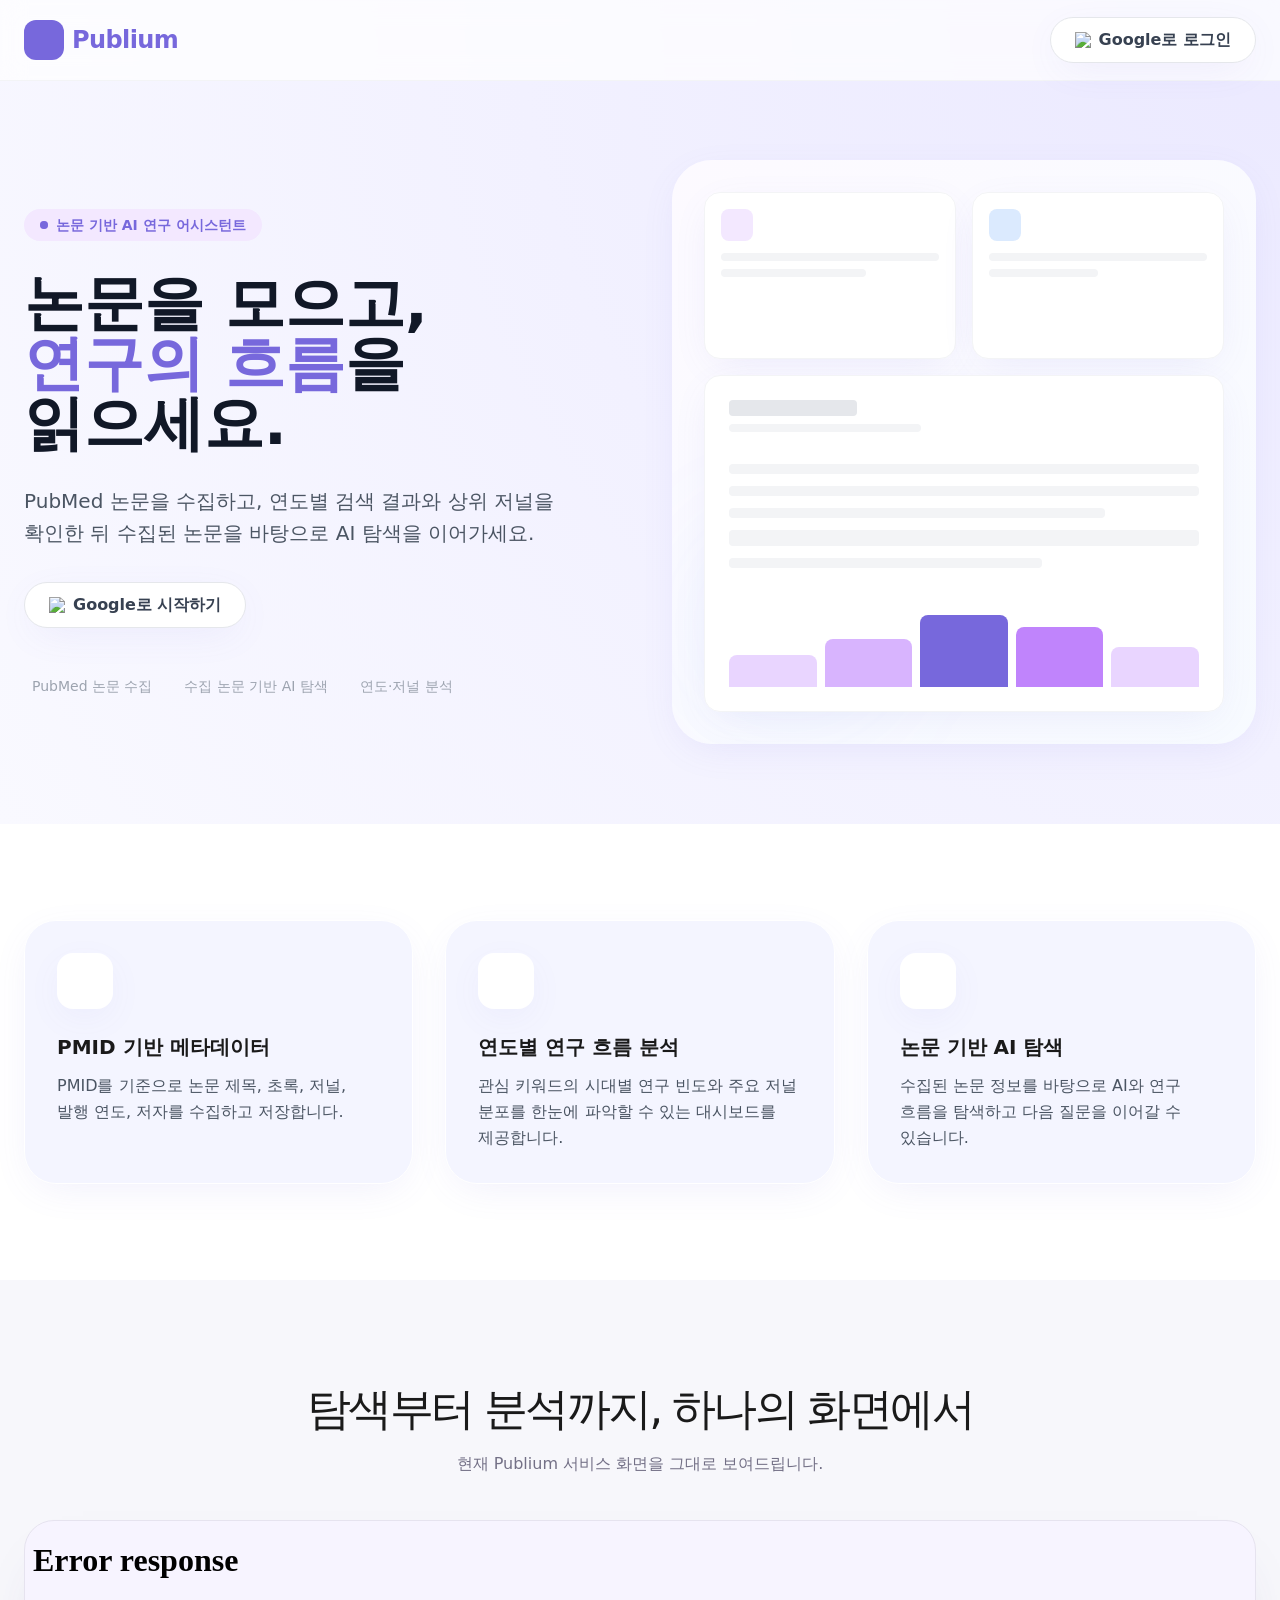
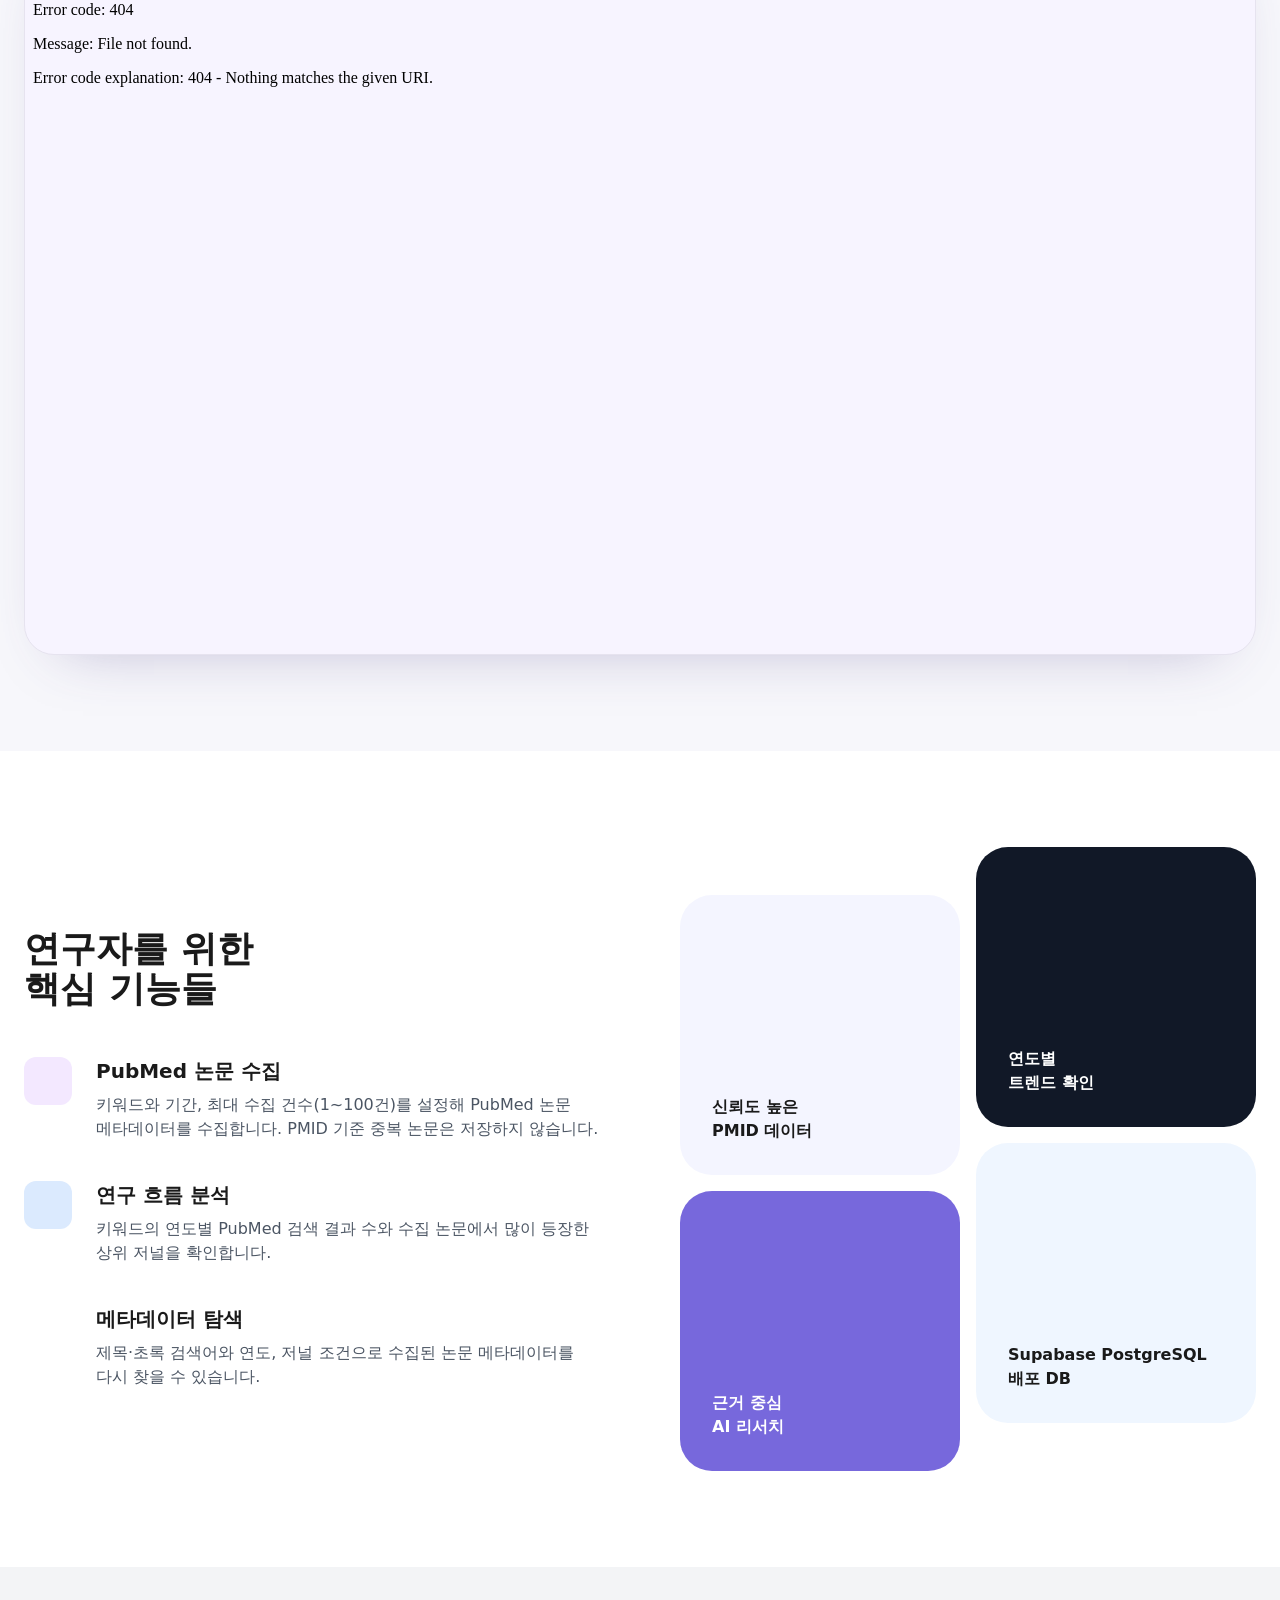
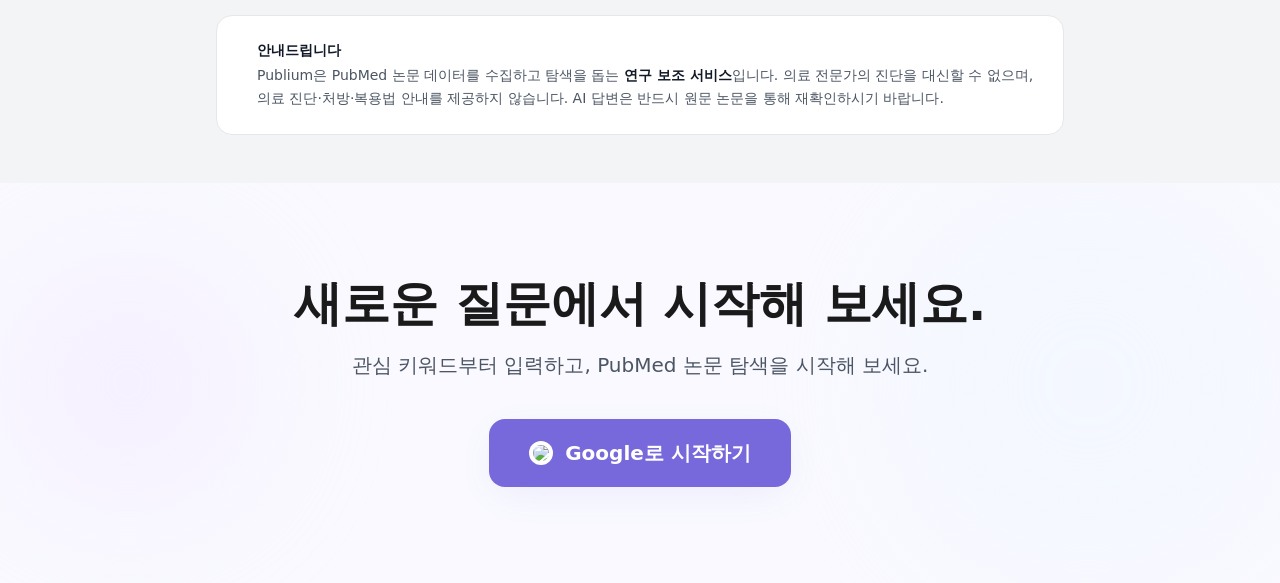
==== templates/landing.html @ 07867d71 "Merge pull request #11 from jasonwpgml/main first deploy" ====
<!doctype html>
<html lang="ko"><head>
    <meta charset="UTF-8" vid="2">
    <meta name="viewport" content="width=device-width, initial-scale=1.0" vid="3">
    <title>Publium | PubMed 논문 탐색과 분석</title>
    
    <script src="https://unpkg.com/@phosphor-icons/web" vid="5"></script><link rel="stylesheet" type="text/css" href="https://cdn.jsdelivr.net/npm/@phosphor-icons/web@2.1.2/src/regular/style.css"><link rel="stylesheet" type="text/css" href="https://cdn.jsdelivr.net/npm/@phosphor-icons/web@2.1.2/src/thin/style.css"><link rel="stylesheet" type="text/css" href="https://cdn.jsdelivr.net/npm/@phosphor-icons/web@2.1.2/src/light/style.css"><link rel="stylesheet" type="text/css" href="https://cdn.jsdelivr.net/npm/@phosphor-icons/web@2.1.2/src/bold/style.css"><link rel="stylesheet" type="text/css" href="https://cdn.jsdelivr.net/npm/@phosphor-icons/web@2.1.2/src/fill/style.css"><link rel="stylesheet" type="text/css" href="https://cdn.jsdelivr.net/npm/@phosphor-icons/web@2.1.2/src/duotone/style.css">
    <link rel="stylesheet" as="style" crossorigin="" href="https://cdn.jsdelivr.net/gh/orioncactus/pretendard@v1.3.9/dist/web/static/pretendard.css" vid="6">
    <style vid="7">
        body {
            font-family: 'Pretendard', -apple-system, BlinkMacSystemFont, system-ui, Roboto, "Helvetica Neue", "Segoe UI", "Apple SD Gothic Neo", "Noto Sans KR", "Malgun Gothic", "Apple Color Emoji", "Segoe UI Emoji", "Segoe UI Symbol", sans-serif;
            background-color: #F9F9FF;
            color: #1A1A1A;
            word-break: keep-all;
        }
        .bg-soft-lavender { background-color: #F4F5FF; }
        .text-purple-brand { color: #7768DC; }
        .bg-purple-brand { background-color: #7768DC; }
        .border-purple-brand { border-color: #7768DC; }
        
        .soft-shadow {
            box-shadow: 0 10px 40px -10px rgba(119, 104, 220, 0.12);
        }
        .glass-card {
            background: rgba(255, 255, 255, 0.8);
            backdrop-filter: blur(12px);
            border: 1px solid rgba(255, 255, 255, 0.5);
        }
        .hero-gradient {
            background: radial-gradient(circle at top right, #EBE9FF 0%, #F9F9FF 100%);
        }
        .chart-bar {
            transition: height 1s ease-in-out;
        }
        .floating {
            animation: floating 3s ease-in-out infinite;
        }
        @keyframes floating {
            0% { transform: translateY(0px); }
            50% { transform: translateY(-10px); }
            100% { transform: translateY(0px); }
        }
        .typing-cursor {
            border-right: 2px solid #7768DC;
            animation: blink 0.75s step-end infinite;
        }
        .feature-card-icon {
            transition: background-color 0.3s ease, color 0.3s ease;
        }
        .feature-card:hover .feature-card-icon {
            background-color: #7768DC;
            color: #FFFFFF;
        }
        .legacy-dashboard-preview { display: none; }
        .pub-app-showcase { display: none; }
        .live-app-showcase { padding: 96px 24px; background: #f7f7fb; }
        .live-app-showcase__inner { max-width: 1240px; margin: 0 auto; }
        .live-app-showcase__heading { margin-bottom: 44px; text-align: center; }
        .live-app-showcase__heading h2 { margin: 0 0 10px; font-size: clamp(30px, 4vw, 44px); letter-spacing: -0.06em; }
        .live-app-showcase__heading p { margin: 0; color: #737086; }
        .live-app-showcase__frame { overflow: hidden; height: 735px; border: 1px solid #e6e3ef; border-radius: 30px; background: #f7f4ff; box-shadow: 0 26px 60px -38px rgba(72, 58, 128, .38); }
        .live-app-showcase__frame iframe { display: block; width: 100%; height: 100%; border: 0; pointer-events: none; }
        .pub-app-showcase__inner { max-width: 1120px; margin: 0 auto; }
        .pub-app-showcase__heading { margin-bottom: 44px; text-align: center; }
        .pub-app-showcase__heading h2 { margin: 0 0 10px; font-size: clamp(30px, 4vw, 44px); letter-spacing: -0.06em; }
        .pub-app-showcase__heading p { margin: 0; color: #737086; }
        .pub-app { overflow: hidden; border: 1px solid #e7e5ef; border-radius: 28px; background: #fbfaff; box-shadow: 0 26px 60px -38px rgba(72, 58, 128, .38); }
        .pub-app__top { display: flex; align-items: center; justify-content: space-between; padding: 17px 22px; border-bottom: 1px solid #eceaf3; background: #fff; }
        .pub-app__brand { display: flex; align-items: center; gap: 8px; color: #7768dc; font-size: 16px; font-weight: 800; letter-spacing: -0.05em; }
        .pub-app__brand-mark { display: grid; width: 27px; height: 27px; place-items: center; border-radius: 9px; background: #7768dc; color: #fff; font-size: 14px; }
        .pub-app__login { padding: 7px 11px; border-radius: 999px; background: #f2efff; color: #7768dc; font-size: 11px; font-weight: 700; }
        .pub-app__body { display: grid; grid-template-columns: 206px minmax(0, 1fr); min-height: 510px; }
        .pub-app__sidebar { padding: 25px 17px; background: #f6f4ff; border-right: 1px solid #ebe9f3; }
        .pub-app__sidebar p { margin: 0 0 7px; color: #5b576b; font-size: 11px; font-weight: 800; }
        .pub-app__input { margin-bottom: 15px; padding: 10px 11px; border: 1px solid #ebe8f3; border-radius: 11px; background: #fff; color: #3f3b4d; font-size: 12px; }
        .pub-app__years { display: grid; grid-template-columns: 1fr 1fr; gap: 7px; margin-bottom: 15px; }
        .pub-app__years span { display: block; padding: 9px 8px; border-radius: 10px; background: #fff; color: #6e687b; font-size: 11px; }
        .pub-app__collect { display: block; width: 100%; padding: 11px 8px; border-radius: 11px; background: #7768dc; color: #fff; text-align: center; font-size: 12px; font-weight: 800; }
        .pub-app__main { padding: 27px; }
        .pub-app__tabs { display: flex; gap: 6px; margin-bottom: 22px; border-bottom: 1px solid #efedf4; }
        .pub-app__tabs span { padding: 9px 13px; color: #827c90; font-size: 12px; font-weight: 700; }
        .pub-app__tabs .is-active { border-radius: 10px 10px 0 0; background: #eeeaff; color: #7768dc; }
        .pub-app__metrics { display: grid; grid-template-columns: repeat(3, 1fr); gap: 10px; margin-bottom: 13px; }
        .pub-app__metric { padding: 13px; border: 1px solid #ece9f2; border-radius: 13px; background: #fff; }
        .pub-app__metric small { display: block; color: #8d8699; font-size: 10px; }
        .pub-app__metric b { display: block; margin-top: 5px; color: #2d2939; font-size: 21px; letter-spacing: -0.06em; }
        .pub-app__grid { display: grid; grid-template-columns: 1.12fr .88fr; gap: 13px; }
        .pub-app__card { padding: 16px; border: 1px solid #ece9f2; border-radius: 15px; background: #fff; }
        .pub-app__label { margin: 0 0 10px; color: #8d8699; font-size: 10px; font-weight: 800; letter-spacing: .08em; }
        .pub-app__chart { display: flex; align-items: end; gap: 8px; height: 134px; padding: 10px 3px 0; border-bottom: 1px solid #efedf3; }
        .pub-app__chart i { flex: 1; border-radius: 7px 7px 2px 2px; background: #d9d2ff; }
        .pub-app__chart i:nth-child(1) { height: 40%; }.pub-app__chart i:nth-child(2) { height: 57%; }.pub-app__chart i:nth-child(3) { height: 75%; }.pub-app__chart i:nth-child(4) { height: 91%; background: #7768dc; }.pub-app__chart i:nth-child(5) { height: 66%; }.pub-app__chart i:nth-child(6) { height: 83%; }
        .pub-app__years-label { display: flex; justify-content: space-between; padding-top: 7px; color: #aaa5b2; font-size: 9px; }
        .pub-app__journal { display: flex; justify-content: space-between; padding: 10px 0; border-bottom: 1px solid #f0eef4; color: #565064; font-size: 11px; }.pub-app__journal:last-child { border: 0; }.pub-app__journal b { color: #7768dc; }
        .pub-app__papers { margin-top: 13px; padding: 15px; border: 1px solid #ece9f2; border-radius: 15px; background: #fff; }
        .pub-app__paper { display: flex; align-items: center; gap: 10px; padding: 9px 0; border-bottom: 1px solid #f0eef4; }.pub-app__paper:last-child { border: 0; }.pub-app__paper-icon { display: grid; width: 29px; height: 29px; place-items: center; border-radius: 9px; background: #eeeaff; color: #7768dc; }.pub-app__paper div { min-width: 0; flex: 1; }.pub-app__paper b { display: block; overflow: hidden; text-overflow: ellipsis; white-space: nowrap; color: #3e394a; font-size: 11px; }.pub-app__paper small { color: #938d9d; font-size: 9px; }
        .pub-app__ai { margin-top: 13px; padding: 15px; border-radius: 15px; background: linear-gradient(135deg, #7464d9, #aa9cf0); color: #fff; }.pub-app__ai p { margin: 0 0 8px; font-size: 11px; font-weight: 800; }.pub-app__ai div { padding: 10px; border-radius: 10px; background: #ffffff; color: #56506c; font-size: 10px; line-height: 1.55; }
        @media (max-width: 760px) { .live-app-showcase { padding: 70px 16px; }.live-app-showcase__frame { height: 620px; border-radius: 22px; }.pub-app__body { grid-template-columns: 1fr; }.pub-app__sidebar { display: none; }.pub-app__main { padding: 17px; }.pub-app__metrics { grid-template-columns: 1fr 1fr; }.pub-app__grid { grid-template-columns: 1fr; }.pub-app__metric:last-child { display: none; }.pub-app__tabs { overflow: hidden; }.pub-app__tabs span { padding: 9px 8px; font-size: 10px; white-space: nowrap; } }
        /* Landing only: keep the first mobile view compact without changing the app UI. */
        @media (max-width: 480px) {
            nav > div { height: 64px !important; padding-right: 20px !important; padding-left: 20px !important; }
            nav .w-10 { width: 32px !important; height: 32px !important; border-radius: 10px !important; }
            nav .text-2xl { font-size: 1.25rem !important; }
            nav a[href="/auth/login"] { padding: 8px 12px !important; font-size: .78rem !important; }
            body > section:first-of-type { padding: 96px 0 56px !important; }
            body > section:first-of-type > div { gap: 36px !important; padding-right: 20px !important; padding-left: 20px !important; }
            body > section:first-of-type .space-y-8 > :not([hidden]) ~ :not([hidden]) { margin-top: 1.35rem !important; }
            body > section:first-of-type .inline-flex { padding: 5px 11px !important; font-size: .72rem !important; }
            body > section:first-of-type h1 { font-size: 2.35rem !important; line-height: 1.18 !important; letter-spacing: -.065em !important; }
            body > section:first-of-type p.text-xl { font-size: 1rem !important; line-height: 1.7 !important; }
            body > section:first-of-type .aspect-square { aspect-ratio: 16 / 11 !important; padding: 18px !important; border-radius: 28px !important; }
            body > section:first-of-type .aspect-square .p-6 { padding: 16px !important; }
            body > section:first-of-type .aspect-square .gap-4 { gap: 10px !important; }
            body > section:first-of-type .aspect-square .h-20 { height: 48px !important; }
            body > section:first-of-type .pt-4 { padding-top: 0 !important; }
            body > section:nth-of-type(2) { padding: 64px 0 !important; }
            body > section:nth-of-type(2) > div { padding-right: 20px !important; padding-left: 20px !important; }
            body > section:nth-of-type(2) .gap-8 { gap: 14px !important; }
            body > section:nth-of-type(2) .feature-card { padding: 22px !important; border-radius: 24px !important; }
            body > section:nth-of-type(2) .feature-card-icon { width: 46px !important; height: 46px !important; margin-bottom: 15px !important; border-radius: 15px !important; }
            body > section:nth-of-type(2) .feature-card-icon i { font-size: 1.45rem !important; }
            body > section:nth-of-type(2) h3 { margin-bottom: 7px !important; font-size: 1.08rem !important; }
            body > section:nth-of-type(2) p { font-size: .9rem !important; line-height: 1.65 !important; }
            .live-app-showcase { padding: 58px 16px !important; }
            .live-app-showcase__heading { margin-bottom: 24px !important; }
            .live-app-showcase__heading h2 { margin-bottom: 7px !important; font-size: 1.55rem !important; }
            .live-app-showcase__heading p { font-size: .88rem; line-height: 1.6; }
            .live-app-showcase__frame { height: 520px !important; border-radius: 18px !important; }
        }
        @keyframes blink {
            from, to { border-color: transparent }
            50% { border-color: #7768DC; }
        }
    </style>

  <style type="text/css">
*, ::before, ::after {
  --tw-border-spacing-x: 0;
  --tw-border-spacing-y: 0;
  --tw-translate-x: 0;
  --tw-translate-y: 0;
  --tw-rotate: 0;
  --tw-skew-x: 0;
  --tw-skew-y: 0;
  --tw-scale-x: 1;
  --tw-scale-y: 1;
  --tw-pan-x:  ;
  --tw-pan-y:  ;
  --tw-pinch-zoom:  ;
  --tw-scroll-snap-strictness: proximity;
  --tw-gradient-from-position:  ;
  --tw-gradient-via-position:  ;
  --tw-gradient-to-position:  ;
  --tw-ordinal:  ;
  --tw-slashed-zero:  ;
  --tw-numeric-figure:  ;
  --tw-numeric-spacing:  ;
  --tw-numeric-fraction:  ;
  --tw-ring-inset:  ;
  --tw-ring-offset-width: 0px;
  --tw-ring-offset-color: #fff;
  --tw-ring-color: rgb(59 130 246 / 0.5);
  --tw-ring-offset-shadow: 0 0 #0000;
  --tw-ring-shadow: 0 0 #0000;
  --tw-shadow: 0 0 #0000;
  --tw-shadow-colored: 0 0 #0000;
  --tw-blur:  ;
  --tw-brightness:  ;
  --tw-contrast:  ;
  --tw-grayscale:  ;
  --tw-hue-rotate:  ;
  --tw-invert:  ;
  --tw-saturate:  ;
  --tw-sepia:  ;
  --tw-drop-shadow:  ;
  --tw-backdrop-blur:  ;
  --tw-backdrop-brightness:  ;
  --tw-backdrop-contrast:  ;
  --tw-backdrop-grayscale:  ;
  --tw-backdrop-hue-rotate:  ;
  --tw-backdrop-invert:  ;
  --tw-backdrop-opacity:  ;
  --tw-backdrop-saturate:  ;
  --tw-backdrop-sepia:  ;
  --tw-contain-size:  ;
  --tw-contain-layout:  ;
  --tw-contain-paint:  ;
  --tw-contain-style:  ;
}

::backdrop {
  --tw-border-spacing-x: 0;
  --tw-border-spacing-y: 0;
  --tw-translate-x: 0;
  --tw-translate-y: 0;
  --tw-rotate: 0;
  --tw-skew-x: 0;
  --tw-skew-y: 0;
  --tw-scale-x: 1;
  --tw-scale-y: 1;
  --tw-pan-x:  ;
  --tw-pan-y:  ;
  --tw-pinch-zoom:  ;
  --tw-scroll-snap-strictness: proximity;
  --tw-gradient-from-position:  ;
  --tw-gradient-via-position:  ;
  --tw-gradient-to-position:  ;
  --tw-ordinal:  ;
  --tw-slashed-zero:  ;
  --tw-numeric-figure:  ;
  --tw-numeric-spacing:  ;
  --tw-numeric-fraction:  ;
  --tw-ring-inset:  ;
  --tw-ring-offset-width: 0px;
  --tw-ring-offset-color: #fff;
  --tw-ring-color: rgb(59 130 246 / 0.5);
  --tw-ring-offset-shadow: 0 0 #0000;
  --tw-ring-shadow: 0 0 #0000;
  --tw-shadow: 0 0 #0000;
  --tw-shadow-colored: 0 0 #0000;
  --tw-blur:  ;
  --tw-brightness:  ;
  --tw-contrast:  ;
  --tw-grayscale:  ;
  --tw-hue-rotate:  ;
  --tw-invert:  ;
  --tw-saturate:  ;
  --tw-sepia:  ;
  --tw-drop-shadow:  ;
  --tw-backdrop-blur:  ;
  --tw-backdrop-brightness:  ;
  --tw-backdrop-contrast:  ;
  --tw-backdrop-grayscale:  ;
  --tw-backdrop-hue-rotate:  ;
  --tw-backdrop-invert:  ;
  --tw-backdrop-opacity:  ;
  --tw-backdrop-saturate:  ;
  --tw-backdrop-sepia:  ;
  --tw-contain-size:  ;
  --tw-contain-layout:  ;
  --tw-contain-paint:  ;
  --tw-contain-style:  ;
}/*
! tailwindcss v3.4.17 | MIT License | https://tailwindcss.com
*//*
1. Prevent padding and border from affecting element width. (https://github.com/mozdevs/cssremedy/issues/4)
2. Allow adding a border to an element by just adding a border-width. (https://github.com/tailwindcss/tailwindcss/pull/116)
*/

*,
::before,
::after {
  box-sizing: border-box; /* 1 */
  border-width: 0; /* 2 */
  border-style: solid; /* 2 */
  border-color: #e5e7eb; /* 2 */
}

::before,
::after {
  --tw-content: '';
}

/*
1. Use a consistent sensible line-height in all browsers.
2. Prevent adjustments of font size after orientation changes in iOS.
3. Use a more readable tab size.
4. Use the user's configured `sans` font-family by default.
5. Use the user's configured `sans` font-feature-settings by default.
6. Use the user's configured `sans` font-variation-settings by default.
7. Disable tap highlights on iOS
*/

html,
:host {
  line-height: 1.5; /* 1 */
  -webkit-text-size-adjust: 100%; /* 2 */
  -moz-tab-size: 4; /* 3 */
  tab-size: 4; /* 3 */
  font-family: ui-sans-serif, system-ui, sans-serif, "Apple Color Emoji", "Segoe UI Emoji", "Segoe UI Symbol", "Noto Color Emoji"; /* 4 */
  font-feature-settings: normal; /* 5 */
  font-variation-settings: normal; /* 6 */
  -webkit-tap-highlight-color: transparent; /* 7 */
}

/*
1. Remove the margin in all browsers.
2. Inherit line-height from `html` so users can set them as a class directly on the `html` element.
*/

body {
  margin: 0; /* 1 */
  line-height: inherit; /* 2 */
}

/*
1. Add the correct height in Firefox.
2. Correct the inheritance of border color in Firefox. (https://bugzilla.mozilla.org/show_bug.cgi?id=190655)
3. Ensure horizontal rules are visible by default.
*/

hr {
  height: 0; /* 1 */
  color: inherit; /* 2 */
  border-top-width: 1px; /* 3 */
}

/*
Add the correct text decoration in Chrome, Edge, and Safari.
*/

abbr:where([title]) {
  text-decoration: underline dotted;
}

/*
Remove the default font size and weight for headings.
*/

h1,
h2,
h3,
h4,
h5,
h6 {
  font-size: inherit;
  font-weight: inherit;
}

/*
Reset links to optimize for opt-in styling instead of opt-out.
*/

a {
  color: inherit;
  text-decoration: inherit;
}

/*
Add the correct font weight in Edge and Safari.
*/

b,
strong {
  font-weight: bolder;
}

/*
1. Use the user's configured `mono` font-family by default.
2. Use the user's configured `mono` font-feature-settings by default.
3. Use the user's configured `mono` font-variation-settings by default.
4. Correct the odd `em` font sizing in all browsers.
*/

code,
kbd,
samp,
pre {
  font-family: ui-monospace, SFMono-Regular, Menlo, Monaco, Consolas, "Liberation Mono", "Courier New", monospace; /* 1 */
  font-feature-settings: normal; /* 2 */
  font-variation-settings: normal; /* 3 */
  font-size: 1em; /* 4 */
}

/*
Add the correct font size in all browsers.
*/

small {
  font-size: 80%;
}

/*
Prevent `sub` and `sup` elements from affecting the line height in all browsers.
*/

sub,
sup {
  font-size: 75%;
  line-height: 0;
  position: relative;
  vertical-align: baseline;
}

sub {
  bottom: -0.25em;
}

sup {
  top: -0.5em;
}

/*
1. Remove text indentation from table contents in Chrome and Safari. (https://bugs.chromium.org/p/chromium/issues/detail?id=999088, https://bugs.webkit.org/show_bug.cgi?id=201297)
2. Correct table border color inheritance in all Chrome and Safari. (https://bugs.chromium.org/p/chromium/issues/detail?id=935729, https://bugs.webkit.org/show_bug.cgi?id=195016)
3. Remove gaps between table borders by default.
*/

table {
  text-indent: 0; /* 1 */
  border-color: inherit; /* 2 */
  border-collapse: collapse; /* 3 */
}

/*
1. Change the font styles in all browsers.
2. Remove the margin in Firefox and Safari.
3. Remove default padding in all browsers.
*/

button,
input,
optgroup,
select,
textarea {
  font-family: inherit; /* 1 */
  font-feature-settings: inherit; /* 1 */
  font-variation-settings: inherit; /* 1 */
  font-size: 100%; /* 1 */
  font-weight: inherit; /* 1 */
  line-height: inherit; /* 1 */
  letter-spacing: inherit; /* 1 */
  color: inherit; /* 1 */
  margin: 0; /* 2 */
  padding: 0; /* 3 */
}

/*
Remove the inheritance of text transform in Edge and Firefox.
*/

button,
select {
  text-transform: none;
}

/*
1. Correct the inability to style clickable types in iOS and Safari.
2. Remove default button styles.
*/

button,
input:where([type='button']),
input:where([type='reset']),
input:where([type='submit']) {
  -webkit-appearance: button; /* 1 */
  background-color: transparent; /* 2 */
  background-image: none; /* 2 */
}

/*
Use the modern Firefox focus style for all focusable elements.
*/

:-moz-focusring {
  outline: auto;
}

/*
Remove the additional `:invalid` styles in Firefox. (https://github.com/mozilla/gecko-dev/blob/2f9eacd9d3d995c937b4251a5557d95d494c9be1/layout/style/res/forms.css#L728-L737)
*/

:-moz-ui-invalid {
  box-shadow: none;
}

/*
Add the correct vertical alignment in Chrome and Firefox.
*/

progress {
  vertical-align: baseline;
}

/*
Correct the cursor style of increment and decrement buttons in Safari.
*/

::-webkit-inner-spin-button,
::-webkit-outer-spin-button {
  height: auto;
}

/*
1. Correct the odd appearance in Chrome and Safari.
2. Correct the outline style in Safari.
*/

[type='search'] {
  -webkit-appearance: textfield; /* 1 */
  outline-offset: -2px; /* 2 */
}

/*
Remove the inner padding in Chrome and Safari on macOS.
*/

::-webkit-search-decoration {
  -webkit-appearance: none;
}

/*
1. Correct the inability to style clickable types in iOS and Safari.
2. Change font properties to `inherit` in Safari.
*/

::-webkit-file-upload-button {
  -webkit-appearance: button; /* 1 */
  font: inherit; /* 2 */
}

/*
Add the correct display in Chrome and Safari.
*/

summary {
  display: list-item;
}

/*
Removes the default spacing and border for appropriate elements.
*/

blockquote,
dl,
dd,
h1,
h2,
h3,
h4,
h5,
h6,
hr,
figure,
p,
pre {
  margin: 0;
}

fieldset {
  margin: 0;
  padding: 0;
}

legend {
  padding: 0;
}

ol,
ul,
menu {
  list-style: none;
  margin: 0;
  padding: 0;
}

/*
Reset default styling for dialogs.
*/
dialog {
  padding: 0;
}

/*
Prevent resizing textareas horizontally by default.
*/

textarea {
  resize: vertical;
}

/*
1. Reset the default placeholder opacity in Firefox. (https://github.com/tailwindlabs/tailwindcss/issues/3300)
2. Set the default placeholder color to the user's configured gray 400 color.
*/

input::placeholder,
textarea::placeholder {
  opacity: 1; /* 1 */
  color: #9ca3af; /* 2 */
}

/*
Set the default cursor for buttons.
*/

button,
[role="button"] {
  cursor: pointer;
}

/*
Make sure disabled buttons don't get the pointer cursor.
*/
:disabled {
  cursor: default;
}

/*
1. Make replaced elements `display: block` by default. (https://github.com/mozdevs/cssremedy/issues/14)
2. Add `vertical-align: middle` to align replaced elements more sensibly by default. (https://github.com/jensimmons/cssremedy/issues/14#issuecomment-634934210)
   This can trigger a poorly considered lint error in some tools but is included by design.
*/

img,
svg,
video,
canvas,
audio,
iframe,
embed,
object {
  display: block; /* 1 */
  vertical-align: middle; /* 2 */
}

/*
Constrain images and videos to the parent width and preserve their intrinsic aspect ratio. (https://github.com/mozdevs/cssremedy/issues/14)
*/

img,
video {
  max-width: 100%;
  height: auto;
}

/* Make elements with the HTML hidden attribute stay hidden by default */
[hidden]:where(:not([hidden="until-found"])) {
  display: none;
}
.fixed {
  position: fixed;
}
.absolute {
  position: absolute;
}
.relative {
  position: relative;
}
.inset-0 {
  inset: 0px;
}
.-bottom-6 {
  bottom: -1.5rem;
}
.-right-6 {
  right: -1.5rem;
}
.-top-8 {
  top: -2rem;
}
.bottom-10 {
  bottom: 2.5rem;
}
.bottom-6 {
  bottom: 1.5rem;
}
.left-0 {
  left: 0px;
}
.left-1\/2 {
  left: 50%;
}
.left-10 {
  left: 2.5rem;
}
.left-4 {
  left: 1rem;
}
.left-6 {
  left: 1.5rem;
}
.right-0 {
  right: 0px;
}
.right-10 {
  right: 2.5rem;
}
.right-6 {
  right: 1.5rem;
}
.top-0 {
  top: 0px;
}
.top-1\/2 {
  top: 50%;
}
.top-10 {
  top: 2.5rem;
}
.-z-10 {
  z-index: -10;
}
.z-10 {
  z-index: 10;
}
.z-50 {
  z-index: 50;
}
.col-span-1 {
  grid-column: span 1 / span 1;
}
.mx-auto {
  margin-left: auto;
  margin-right: auto;
}
.mb-1 {
  margin-bottom: 0.25rem;
}
.mb-10 {
  margin-bottom: 2.5rem;
}
.mb-12 {
  margin-bottom: 3rem;
}
.mb-16 {
  margin-bottom: 4rem;
}
.mb-2 {
  margin-bottom: 0.5rem;
}
.mb-3 {
  margin-bottom: 0.75rem;
}
.mb-4 {
  margin-bottom: 1rem;
}
.mb-6 {
  margin-bottom: 1.5rem;
}
.mb-8 {
  margin-bottom: 2rem;
}
.mt-1 {
  margin-top: 0.25rem;
}
.mt-2 {
  margin-top: 0.5rem;
}
.mt-4 {
  margin-top: 1rem;
}
.line-clamp-2 {
  overflow: hidden;
  display: -webkit-box;
  -webkit-box-orient: vertical;
  -webkit-line-clamp: 2;
}
.inline {
  display: inline;
}
.flex {
  display: flex;
}
.inline-flex {
  display: inline-flex;
}
.grid {
  display: grid;
}
.hidden {
  display: none;
}
.aspect-square {
  aspect-ratio: 1 / 1;
}
.h-1\/3 {
  height: 33.333333%;
}
.h-10 {
  height: 2.5rem;
}
.h-12 {
  height: 3rem;
}
.h-14 {
  height: 3.5rem;
}
.h-2 {
  height: 0.5rem;
}
.h-2\.5 {
  height: 0.625rem;
}
.h-2\/3 {
  height: 66.666667%;
}
.h-20 {
  height: 5rem;
}
.h-32 {
  height: 8rem;
}
.h-4 {
  height: 1rem;
}
.h-40 {
  height: 10rem;
}
.h-6 {
  height: 1.5rem;
}
.h-64 {
  height: 16rem;
}
.h-8 {
  height: 2rem;
}
.h-96 {
  height: 24rem;
}
.h-full {
  height: 100%;
}
.w-1\/2 {
  width: 50%;
}
.w-10 {
  width: 2.5rem;
}
.w-12 {
  width: 3rem;
}
.w-14 {
  width: 3.5rem;
}
.w-2 {
  width: 0.5rem;
}
.w-2\/3 {
  width: 66.666667%;
}
.w-32 {
  width: 8rem;
}
.w-4 {
  width: 1rem;
}
.w-4\/5 {
  width: 80%;
}
.w-40 {
  width: 10rem;
}
.w-48 {
  width: 12rem;
}
.w-6 {
  width: 1.5rem;
}
.w-64 {
  width: 16rem;
}
.w-8 {
  width: 2rem;
}
.w-96 {
  width: 24rem;
}
.w-full {
  width: 100%;
}
.max-w-2xl {
  max-width: 42rem;
}
.max-w-4xl {
  max-width: 56rem;
}
.max-w-7xl {
  max-width: 80rem;
}
.max-w-xl {
  max-width: 36rem;
}
.flex-1 {
  flex: 1 1 0%;
}
.flex-shrink-0 {
  flex-shrink: 0;
}
.-translate-x-1\/2 {
  --tw-translate-x: -50%;
  transform: translate(var(--tw-translate-x), var(--tw-translate-y)) rotate(var(--tw-rotate)) skewX(var(--tw-skew-x)) skewY(var(--tw-skew-y)) scaleX(var(--tw-scale-x)) scaleY(var(--tw-scale-y));
}
.-translate-y-1\/2 {
  --tw-translate-y: -50%;
  transform: translate(var(--tw-translate-x), var(--tw-translate-y)) rotate(var(--tw-rotate)) skewX(var(--tw-skew-x)) skewY(var(--tw-skew-y)) scaleX(var(--tw-scale-x)) scaleY(var(--tw-scale-y));
}
.transform {
  transform: translate(var(--tw-translate-x), var(--tw-translate-y)) rotate(var(--tw-rotate)) skewX(var(--tw-skew-x)) skewY(var(--tw-skew-y)) scaleX(var(--tw-scale-x)) scaleY(var(--tw-scale-y));
}
@keyframes ping {

  75%, 100% {
    transform: scale(2);
    opacity: 0;
  }
}
.animate-ping {
  animation: ping 1s cubic-bezier(0, 0, 0.2, 1) infinite;
}
.grid-cols-1 {
  grid-template-columns: repeat(1, minmax(0, 1fr));
}
.grid-cols-2 {
  grid-template-columns: repeat(2, minmax(0, 1fr));
}
.flex-col {
  flex-direction: column;
}
.flex-wrap {
  flex-wrap: wrap;
}
.items-start {
  align-items: flex-start;
}
.items-end {
  align-items: flex-end;
}
.items-center {
  align-items: center;
}
.justify-end {
  justify-content: flex-end;
}
.justify-center {
  justify-content: center;
}
.justify-between {
  justify-content: space-between;
}
.gap-1 {
  gap: 0.25rem;
}
.gap-10 {
  gap: 2.5rem;
}
.gap-12 {
  gap: 3rem;
}
.gap-16 {
  gap: 4rem;
}
.gap-2 {
  gap: 0.5rem;
}
.gap-20 {
  gap: 5rem;
}
.gap-3 {
  gap: 0.75rem;
}
.gap-4 {
  gap: 1rem;
}
.gap-6 {
  gap: 1.5rem;
}
.gap-8 {
  gap: 2rem;
}
.space-y-10 > :not([hidden]) ~ :not([hidden]) {
  --tw-space-y-reverse: 0;
  margin-top: calc(2.5rem * calc(1 - var(--tw-space-y-reverse)));
  margin-bottom: calc(2.5rem * var(--tw-space-y-reverse));
}
.space-y-3 > :not([hidden]) ~ :not([hidden]) {
  --tw-space-y-reverse: 0;
  margin-top: calc(0.75rem * calc(1 - var(--tw-space-y-reverse)));
  margin-bottom: calc(0.75rem * var(--tw-space-y-reverse));
}
.space-y-4 > :not([hidden]) ~ :not([hidden]) {
  --tw-space-y-reverse: 0;
  margin-top: calc(1rem * calc(1 - var(--tw-space-y-reverse)));
  margin-bottom: calc(1rem * var(--tw-space-y-reverse));
}
.space-y-6 > :not([hidden]) ~ :not([hidden]) {
  --tw-space-y-reverse: 0;
  margin-top: calc(1.5rem * calc(1 - var(--tw-space-y-reverse)));
  margin-bottom: calc(1.5rem * var(--tw-space-y-reverse));
}
.space-y-8 > :not([hidden]) ~ :not([hidden]) {
  --tw-space-y-reverse: 0;
  margin-top: calc(2rem * calc(1 - var(--tw-space-y-reverse)));
  margin-bottom: calc(2rem * var(--tw-space-y-reverse));
}
.overflow-hidden {
  overflow: hidden;
}
.overflow-x-hidden {
  overflow-x: hidden;
}
.whitespace-nowrap {
  white-space: nowrap;
}
.rounded {
  border-radius: 0.25rem;
}
.rounded-2xl {
  border-radius: 1rem;
}
.rounded-3xl {
  border-radius: 1.5rem;
}
.rounded-\[32px\] {
  border-radius: 32px;
}
.rounded-\[40px\] {
  border-radius: 40px;
}
.rounded-full {
  border-radius: 9999px;
}
.rounded-lg {
  border-radius: 0.5rem;
}
.rounded-xl {
  border-radius: 0.75rem;
}
.rounded-t-lg {
  border-top-left-radius: 0.5rem;
  border-top-right-radius: 0.5rem;
}
.border {
  border-width: 1px;
}
.border-b {
  border-bottom-width: 1px;
}
.border-l-4 {
  border-left-width: 4px;
}
.border-t {
  border-top-width: 1px;
}
.border-none {
  border-style: none;
}
.border-gray-100 {
  --tw-border-opacity: 1;
  border-color: rgb(243 244 246 / var(--tw-border-opacity, 1));
}
.border-gray-200 {
  --tw-border-opacity: 1;
  border-color: rgb(229 231 235 / var(--tw-border-opacity, 1));
}
.border-purple-100 {
  --tw-border-opacity: 1;
  border-color: rgb(243 232 255 / var(--tw-border-opacity, 1));
}
.border-white {
  --tw-border-opacity: 1;
  border-color: rgb(255 255 255 / var(--tw-border-opacity, 1));
}
.bg-blue-100 {
  --tw-bg-opacity: 1;
  background-color: rgb(219 234 254 / var(--tw-bg-opacity, 1));
}
.bg-blue-400\/10 {
  background-color: rgb(96 165 250 / 0.1);
}
.bg-blue-50 {
  --tw-bg-opacity: 1;
  background-color: rgb(239 246 255 / var(--tw-bg-opacity, 1));
}
.bg-gray-100 {
  --tw-bg-opacity: 1;
  background-color: rgb(243 244 246 / var(--tw-bg-opacity, 1));
}
.bg-gray-200 {
  --tw-bg-opacity: 1;
  background-color: rgb(229 231 235 / var(--tw-bg-opacity, 1));
}
.bg-gray-50 {
  --tw-bg-opacity: 1;
  background-color: rgb(249 250 251 / var(--tw-bg-opacity, 1));
}
.bg-gray-800 {
  --tw-bg-opacity: 1;
  background-color: rgb(31 41 55 / var(--tw-bg-opacity, 1));
}
.bg-gray-900 {
  --tw-bg-opacity: 1;
  background-color: rgb(17 24 39 / var(--tw-bg-opacity, 1));
}
.bg-purple-100 {
  --tw-bg-opacity: 1;
  background-color: rgb(243 232 255 / var(--tw-bg-opacity, 1));
}
.bg-purple-200 {
  --tw-bg-opacity: 1;
  background-color: rgb(233 213 255 / var(--tw-bg-opacity, 1));
}
.bg-purple-300 {
  --tw-bg-opacity: 1;
  background-color: rgb(216 180 254 / var(--tw-bg-opacity, 1));
}
.bg-purple-400 {
  --tw-bg-opacity: 1;
  background-color: rgb(192 132 252 / var(--tw-bg-opacity, 1));
}
.bg-purple-50 {
  --tw-bg-opacity: 1;
  background-color: rgb(250 245 255 / var(--tw-bg-opacity, 1));
}
.bg-white {
  --tw-bg-opacity: 1;
  background-color: rgb(255 255 255 / var(--tw-bg-opacity, 1));
}
.bg-white\/70 {
  background-color: rgb(255 255 255 / 0.7);
}
.bg-gradient-to-br {
  background-image: linear-gradient(to bottom right, var(--tw-gradient-stops));
}
.from-purple-50 {
  --tw-gradient-from: #faf5ff var(--tw-gradient-from-position);
  --tw-gradient-to: rgb(250 245 255 / 0) var(--tw-gradient-to-position);
  --tw-gradient-stops: var(--tw-gradient-from), var(--tw-gradient-to);
}
.to-blue-50 {
  --tw-gradient-to: #eff6ff var(--tw-gradient-to-position);
}
.p-1 {
  padding: 0.25rem;
}
.p-4 {
  padding: 1rem;
}
.p-5 {
  padding: 1.25rem;
}
.p-6 {
  padding: 1.5rem;
}
.p-8 {
  padding: 2rem;
}
.px-10 {
  padding-left: 2.5rem;
  padding-right: 2.5rem;
}
.px-2 {
  padding-left: 0.5rem;
  padding-right: 0.5rem;
}
.px-4 {
  padding-left: 1rem;
  padding-right: 1rem;
}
.px-6 {
  padding-left: 1.5rem;
  padding-right: 1.5rem;
}
.px-8 {
  padding-left: 2rem;
  padding-right: 2rem;
}
.py-0\.5 {
  padding-top: 0.125rem;
  padding-bottom: 0.125rem;
}
.py-1 {
  padding-top: 0.25rem;
  padding-bottom: 0.25rem;
}
.py-1\.5 {
  padding-top: 0.375rem;
  padding-bottom: 0.375rem;
}
.py-12 {
  padding-top: 3rem;
  padding-bottom: 3rem;
}
.py-2\.5 {
  padding-top: 0.625rem;
  padding-bottom: 0.625rem;
}
.py-24 {
  padding-top: 6rem;
  padding-bottom: 6rem;
}
.py-3 {
  padding-top: 0.75rem;
  padding-bottom: 0.75rem;
}
.py-4 {
  padding-top: 1rem;
  padding-bottom: 1rem;
}
.py-5 {
  padding-top: 1.25rem;
  padding-bottom: 1.25rem;
}
.pb-10 {
  padding-bottom: 2.5rem;
}
.pb-20 {
  padding-bottom: 5rem;
}
.pl-12 {
  padding-left: 3rem;
}
.pr-4 {
  padding-right: 1rem;
}
.pt-12 {
  padding-top: 3rem;
}
.pt-20 {
  padding-top: 5rem;
}
.pt-4 {
  padding-top: 1rem;
}
.pt-40 {
  padding-top: 10rem;
}
.pt-8 {
  padding-top: 2rem;
}
.text-center {
  text-align: center;
}
.text-2xl {
  font-size: 1.5rem;
  line-height: 2rem;
}
.text-3xl {
  font-size: 1.875rem;
  line-height: 2.25rem;
}
.text-4xl {
  font-size: 2.25rem;
  line-height: 2.5rem;
}
.text-5xl {
  font-size: 3rem;
  line-height: 1;
}
.text-\[10px\] {
  font-size: 10px;
}
.text-\[11px\] {
  font-size: 11px;
}
.text-lg {
  font-size: 1.125rem;
  line-height: 1.75rem;
}
.text-sm {
  font-size: 0.875rem;
  line-height: 1.25rem;
}
.text-xl {
  font-size: 1.25rem;
  line-height: 1.75rem;
}
.text-xs {
  font-size: 0.75rem;
  line-height: 1rem;
}
.font-bold {
  font-weight: 700;
}
.font-extrabold {
  font-weight: 800;
}
.font-medium {
  font-weight: 500;
}
.font-semibold {
  font-weight: 600;
}
.uppercase {
  text-transform: uppercase;
}
.leading-\[1\.15\] {
  line-height: 1.15;
}
.leading-relaxed {
  line-height: 1.625;
}
.leading-snug {
  line-height: 1.375;
}
.tracking-tight {
  letter-spacing: -0.025em;
}
.tracking-wider {
  letter-spacing: 0.05em;
}
.text-amber-500 {
  --tw-text-opacity: 1;
  color: rgb(245 158 11 / var(--tw-text-opacity, 1));
}
.text-blue-500 {
  --tw-text-opacity: 1;
  color: rgb(59 130 246 / var(--tw-text-opacity, 1));
}
.text-emerald-500 {
  --tw-text-opacity: 1;
  color: rgb(16 185 129 / var(--tw-text-opacity, 1));
}
.text-gray-400 {
  --tw-text-opacity: 1;
  color: rgb(156 163 175 / var(--tw-text-opacity, 1));
}
.text-gray-500 {
  --tw-text-opacity: 1;
  color: rgb(107 114 128 / var(--tw-text-opacity, 1));
}
.text-gray-600 {
  --tw-text-opacity: 1;
  color: rgb(75 85 99 / var(--tw-text-opacity, 1));
}
.text-gray-700 {
  --tw-text-opacity: 1;
  color: rgb(55 65 81 / var(--tw-text-opacity, 1));
}
.text-gray-900 {
  --tw-text-opacity: 1;
  color: rgb(17 24 39 / var(--tw-text-opacity, 1));
}
.text-white {
  --tw-text-opacity: 1;
  color: rgb(255 255 255 / var(--tw-text-opacity, 1));
}
.opacity-0 {
  opacity: 0;
}
.opacity-50 {
  opacity: 0.5;
}
.opacity-75 {
  opacity: 0.75;
}
.outline-none {
  outline: 2px solid transparent;
  outline-offset: 2px;
}
.blur {
  --tw-blur: blur(8px);
  filter: var(--tw-blur) var(--tw-brightness) var(--tw-contrast) var(--tw-grayscale) var(--tw-hue-rotate) var(--tw-invert) var(--tw-saturate) var(--tw-sepia) var(--tw-drop-shadow);
}
.blur-2xl {
  --tw-blur: blur(40px);
  filter: var(--tw-blur) var(--tw-brightness) var(--tw-contrast) var(--tw-grayscale) var(--tw-hue-rotate) var(--tw-invert) var(--tw-saturate) var(--tw-sepia) var(--tw-drop-shadow);
}
.blur-3xl {
  --tw-blur: blur(64px);
  filter: var(--tw-blur) var(--tw-brightness) var(--tw-contrast) var(--tw-grayscale) var(--tw-hue-rotate) var(--tw-invert) var(--tw-saturate) var(--tw-sepia) var(--tw-drop-shadow);
}
.backdrop-blur-md {
  --tw-backdrop-blur: blur(12px);
  -webkit-backdrop-filter: var(--tw-backdrop-blur) var(--tw-backdrop-brightness) var(--tw-backdrop-contrast) var(--tw-backdrop-grayscale) var(--tw-backdrop-hue-rotate) var(--tw-backdrop-invert) var(--tw-backdrop-opacity) var(--tw-backdrop-saturate) var(--tw-backdrop-sepia);
  backdrop-filter: var(--tw-backdrop-blur) var(--tw-backdrop-brightness) var(--tw-backdrop-contrast) var(--tw-backdrop-grayscale) var(--tw-backdrop-hue-rotate) var(--tw-backdrop-invert) var(--tw-backdrop-opacity) var(--tw-backdrop-saturate) var(--tw-backdrop-sepia);
}
.backdrop-filter {
  -webkit-backdrop-filter: var(--tw-backdrop-blur) var(--tw-backdrop-brightness) var(--tw-backdrop-contrast) var(--tw-backdrop-grayscale) var(--tw-backdrop-hue-rotate) var(--tw-backdrop-invert) var(--tw-backdrop-opacity) var(--tw-backdrop-saturate) var(--tw-backdrop-sepia);
  backdrop-filter: var(--tw-backdrop-blur) var(--tw-backdrop-brightness) var(--tw-backdrop-contrast) var(--tw-backdrop-grayscale) var(--tw-backdrop-hue-rotate) var(--tw-backdrop-invert) var(--tw-backdrop-opacity) var(--tw-backdrop-saturate) var(--tw-backdrop-sepia);
}
.transition {
  transition-property: color, background-color, border-color, text-decoration-color, fill, stroke, opacity, box-shadow, transform, filter, backdrop-filter;
  transition-timing-function: cubic-bezier(0.4, 0, 0.2, 1);
  transition-duration: 150ms;
}
.transition-all {
  transition-property: all;
  transition-timing-function: cubic-bezier(0.4, 0, 0.2, 1);
  transition-duration: 150ms;
}
.transition-colors {
  transition-property: color, background-color, border-color, text-decoration-color, fill, stroke;
  transition-timing-function: cubic-bezier(0.4, 0, 0.2, 1);
  transition-duration: 150ms;
}
.transition-opacity {
  transition-property: opacity;
  transition-timing-function: cubic-bezier(0.4, 0, 0.2, 1);
  transition-duration: 150ms;
}
.transition-transform {
  transition-property: transform;
  transition-timing-function: cubic-bezier(0.4, 0, 0.2, 1);
  transition-duration: 150ms;
}
.duration-300 {
  transition-duration: 300ms;
}
.ease-in-out {
  transition-timing-function: cubic-bezier(0.4, 0, 0.2, 1);
}
.hover\:-translate-y-2:hover {
  --tw-translate-y: -0.5rem;
  transform: translate(var(--tw-translate-x), var(--tw-translate-y)) rotate(var(--tw-rotate)) skewX(var(--tw-skew-x)) skewY(var(--tw-skew-y)) scaleX(var(--tw-scale-x)) scaleY(var(--tw-scale-y));
}
.hover\:scale-105:hover {
  --tw-scale-x: 1.05;
  --tw-scale-y: 1.05;
  transform: translate(var(--tw-translate-x), var(--tw-translate-y)) rotate(var(--tw-rotate)) skewX(var(--tw-skew-x)) skewY(var(--tw-skew-y)) scaleX(var(--tw-scale-x)) scaleY(var(--tw-scale-y));
}
.hover\:bg-gray-50:hover {
  --tw-bg-opacity: 1;
  background-color: rgb(249 250 251 / var(--tw-bg-opacity, 1));
}
.focus\:ring-2:focus {
  --tw-ring-offset-shadow: var(--tw-ring-inset) 0 0 0 var(--tw-ring-offset-width) var(--tw-ring-offset-color);
  --tw-ring-shadow: var(--tw-ring-inset) 0 0 0 calc(2px + var(--tw-ring-offset-width)) var(--tw-ring-color);
  box-shadow: var(--tw-ring-offset-shadow), var(--tw-ring-shadow), var(--tw-shadow, 0 0 #0000);
}
.group:hover .group-hover\:text-white {
  --tw-text-opacity: 1;
  color: rgb(255 255 255 / var(--tw-text-opacity, 1));
}
.group:hover .group-hover\:opacity-100 {
  opacity: 1;
}
@media (min-width: 640px) {

  .sm\:flex-row {
    flex-direction: row;
  }
}
@media (min-width: 768px) {

  .md\:col-span-1 {
    grid-column: span 1 / span 1;
  }

  .md\:flex {
    display: flex;
  }

  .md\:grid-cols-2 {
    grid-template-columns: repeat(2, minmax(0, 1fr));
  }

  .md\:grid-cols-3 {
    grid-template-columns: repeat(3, minmax(0, 1fr));
  }

  .md\:grid-cols-4 {
    grid-template-columns: repeat(4, minmax(0, 1fr));
  }

  .md\:flex-row {
    flex-direction: row;
  }

  .md\:text-4xl {
    font-size: 2.25rem;
    line-height: 2.5rem;
  }

  .md\:text-5xl {
    font-size: 3rem;
    line-height: 1;
  }
}
@media (min-width: 1024px) {

  .lg\:col-span-4 {
    grid-column: span 4 / span 4;
  }

  .lg\:col-span-8 {
    grid-column: span 8 / span 8;
  }

  .lg\:grid-cols-12 {
    grid-template-columns: repeat(12, minmax(0, 1fr));
  }

  .lg\:grid-cols-2 {
    grid-template-columns: repeat(2, minmax(0, 1fr));
  }

  .lg\:p-8 {
    padding: 2rem;
  }

  .lg\:text-6xl {
    font-size: 3.75rem;
    line-height: 1;
  }
}* {
      -ms-overflow-style: none !important;
      scrollbar-width: none !important;
    }

    *::-webkit-scrollbar {
      display: none !important;
      width: 0 !important;
      height: 0 !important;
    }
  </style></head>
<body class="overflow-x-hidden" vid="8">

    
    <nav class="fixed top-0 w-full z-50 bg-white/70 backdrop-blur-md border-b border-gray-100" vid="9">
        <div class="max-w-7xl mx-auto px-6 h-20 flex items-center justify-between" vid="10">
            <div class="flex items-center gap-2" vid="11">
                <div class="w-10 h-10 bg-purple-brand rounded-xl flex items-center justify-center text-white" vid="12">
                    <i class="ph-fill ph-article-ny-times text-2xl" vid="13"></i>
                </div>
                <span class="text-2xl font-bold tracking-tight text-purple-brand" vid="14">Publium</span>
            </div>
            
            <div vid="19">
                <a href="/auth/login" class="px-6 py-2.5 bg-white border border-gray-200 rounded-full font-semibold text-gray-700 hover:bg-gray-50 transition-all flex items-center gap-2 soft-shadow" vid="20">
                    <img src="https://upload.wikimedia.org/wikipedia/commons/c/c1/Google_%22G%22_logo.svg" class="w-4 h-4" alt="Google Logo" vid="21">
                    Google로 로그인
                </a>
            </div>
        </div>
    </nav>

    
    <section class="pt-40 pb-20 hero-gradient" vid="22">
        <div class="max-w-7xl mx-auto px-6 grid lg:grid-cols-2 gap-16 items-center" vid="23">
            <div class="space-y-8" vid="24">
                <div class="inline-flex items-center gap-2 px-4 py-1.5 bg-purple-100 text-purple-brand rounded-full text-sm font-semibold" vid="25">
                    <span class="relative flex h-2 w-2" vid="26">
                        <span class="animate-ping absolute inline-flex h-full w-full rounded-full bg-purple-400 opacity-75" vid="27"></span>
                        <span class="relative inline-flex rounded-full h-2 w-2 bg-purple-brand" vid="28"></span>
                    </span>
                    논문 기반 AI 연구 어시스턴트
                </div>
                <h1 class="text-5xl lg:text-6xl font-extrabold leading-[1.15] text-gray-900" vid="29">
                    논문을 모으고,<br vid="30">
                    <span class="text-purple-brand" vid="31">연구의 흐름</span>을 읽으세요.
                </h1>
                <p class="text-xl text-gray-600 leading-relaxed max-w-xl" vid="32">
                    PubMed 논문을 수집하고, 연도별 검색 결과와 상위 저널을 확인한 뒤 수집된 논문을 바탕으로 AI 탐색을 이어가세요.
                </p>
                <div class="flex flex-col sm:flex-row gap-4" vid="33">
                    <a href="/auth/login" class="px-6 py-2.5 bg-white border border-gray-200 rounded-full font-semibold text-gray-700 hover:bg-gray-50 transition-all flex items-center justify-center gap-2 soft-shadow" vid="34">
                        <img src="https://upload.wikimedia.org/wikipedia/commons/c/c1/Google_%22G%22_logo.svg" class="w-4 h-4" alt="Google Logo" vid="35">
                        Google로 시작하기
                    </a>
                </div>
                <div class="flex items-center gap-6 text-sm text-gray-400 pt-4" vid="37">
                    <div class="flex items-center gap-2" vid="38">
                        <i class="ph ph-check-circle text-purple-brand text-lg" vid="39"></i>
                        PubMed 논문 수집
                    </div>
                    <div class="flex items-center gap-2" vid="40">
                        <i class="ph ph-check-circle text-purple-brand text-lg" vid="41"></i>
                        수집 논문 기반 AI 탐색
                    </div>
                    <div class="flex items-center gap-2" vid="42">
                        <i class="ph ph-check-circle text-purple-brand text-lg" vid="43"></i>
                        연도·저널 분석
                    </div>
                </div>
            </div>

            
            <div class="relative" vid="44">
                <div class="relative z-10 w-full aspect-square bg-white rounded-[40px] soft-shadow p-8 flex items-center justify-center overflow-hidden" vid="45">
                    
                    <div class="absolute inset-0 bg-gradient-to-br from-purple-50 to-blue-50 opacity-50" vid="46"></div>
                    
                    
                    <div class="absolute top-10 right-10 w-32 h-32 bg-purple-brand/10 rounded-full blur-3xl" vid="47"></div>
                    <div class="absolute bottom-10 left-10 w-40 h-40 bg-blue-400/10 rounded-full blur-3xl" vid="48"></div>

                    
                    <div class="relative w-full h-full flex flex-col gap-4" vid="49">
                        <div class="flex gap-4 h-1/3" vid="50">
                            <div class="flex-1 bg-white border border-gray-100 rounded-2xl p-4 soft-shadow floating" style="animation-delay: 0s;" vid="51">
                                <div class="w-8 h-8 bg-purple-100 rounded-lg mb-3 flex items-center justify-center" vid="52">
                                    <i class="ph ph-chart-bar text-purple-brand" vid="53"></i>
                                </div>
                                <div class="h-2 w-full bg-gray-100 rounded mb-2" vid="54"></div>
                                <div class="h-2 w-2/3 bg-gray-100 rounded" vid="55"></div>
                            </div>
                            <div class="flex-1 bg-white border border-gray-100 rounded-2xl p-4 soft-shadow floating" style="animation-delay: 0.5s;" vid="56">
                                <div class="w-8 h-8 bg-blue-100 rounded-lg mb-3 flex items-center justify-center" vid="57">
                                    <i class="ph ph-molecule text-blue-500" vid="58"></i>
                                </div>
                                <div class="h-2 w-full bg-gray-100 rounded mb-2" vid="59"></div>
                                <div class="h-2 w-1/2 bg-gray-100 rounded" vid="60"></div>
                            </div>
                        </div>
                        <div class="h-2/3 bg-white border border-gray-100 rounded-2xl p-6 soft-shadow relative overflow-hidden floating" style="animation-delay: 0.2s;" vid="61">
                            <div class="flex justify-between items-start mb-6" vid="62">
                                <div vid="63">
                                    <div class="h-4 w-32 bg-gray-200 rounded mb-2" vid="64"></div>
                                    <div class="h-2 w-48 bg-gray-100 rounded" vid="65"></div>
                                </div>
                                <div class="w-10 h-10 bg-purple-brand/10 rounded-full flex items-center justify-center" vid="66">
                                    <i class="ph ph-sparkle text-purple-brand" vid="67"></i>
                                </div>
                            </div>
                            <div class="space-y-3" vid="68">
                                <div class="h-2.5 w-full bg-gray-100 rounded" vid="69"></div>
                                <div class="h-2.5 w-full bg-gray-100 rounded" vid="70"></div>
                                <div class="h-2.5 w-4/5 bg-gray-100 rounded" vid="71"></div>
                                <div class="h-2.5 w-full bg-gray-100 rounded pt-4" vid="72"></div>
                                <div class="h-2.5 w-2/3 bg-gray-100 rounded" vid="73"></div>
                            </div>
                            
                            <div class="absolute bottom-6 right-6 left-6 h-20 flex items-end gap-2" vid="74">
                                <div class="flex-1 bg-purple-200 rounded-t-lg" style="height: 40%" vid="75"></div>
                                <div class="flex-1 bg-purple-300 rounded-t-lg" style="height: 60%" vid="76"></div>
                                <div class="flex-1 bg-purple-brand rounded-t-lg" style="height: 90%" vid="77"></div>
                                <div class="flex-1 bg-purple-400 rounded-t-lg" style="height: 75%" vid="78"></div>
                                <div class="flex-1 bg-purple-200 rounded-t-lg" style="height: 50%" vid="79"></div>
                            </div>
                        </div>
                    </div>
                </div>
                
                <div class="absolute -bottom-6 -right-6 w-32 h-32 bg-mint-100/50 rounded-full blur-2xl -z-10" vid="80"></div>
            </div>
        </div>
    </section>

    
    <section class="py-24 bg-white" vid="81">
        <div class="max-w-7xl mx-auto px-6" vid="82">
            <div class="grid md:grid-cols-3 gap-8" vid="83">
                
                <div class="feature-card p-8 rounded-[32px] bg-soft-lavender border border-white soft-shadow group hover:-translate-y-2 transition-all duration-300" vid="84">
                    <div class="feature-card-icon w-14 h-14 bg-white rounded-2xl flex items-center justify-center mb-6 soft-shadow text-purple-brand" vid="85">
                        <i class="ph ph-database text-3xl" vid="86"></i>
                    </div>
                    <h3 class="text-xl font-bold mb-3" vid="87">PMID 기반 메타데이터</h3>
                    <p class="text-gray-600 leading-relaxed" vid="88">
                        PMID를 기준으로 논문 제목, 초록, 저널, 발행 연도, 저자를 수집하고 저장합니다.
                    </p>
                </div>
                
                <div class="feature-card p-8 rounded-[32px] bg-soft-lavender border border-white soft-shadow group hover:-translate-y-2 transition-all duration-300" vid="89">
                    <div class="feature-card-icon w-14 h-14 bg-white rounded-2xl flex items-center justify-center mb-6 soft-shadow text-purple-brand" vid="90">
                        <i class="ph ph-chart-line-up text-3xl" vid="91"></i>
                    </div>
                    <h3 class="text-xl font-bold mb-3" vid="92">연도별 연구 흐름 분석</h3>
                    <p class="text-gray-600 leading-relaxed" vid="93">
                        관심 키워드의 시대별 연구 빈도와 주요 저널 분포를 한눈에 파악할 수 있는 대시보드를 제공합니다.
                    </p>
                </div>
                
                <div class="feature-card p-8 rounded-[32px] bg-soft-lavender border border-white soft-shadow group hover:-translate-y-2 transition-all duration-300" vid="94">
                    <div class="feature-card-icon w-14 h-14 bg-white rounded-2xl flex items-center justify-center mb-6 soft-shadow text-purple-brand" vid="95">
                        <i class="ph ph-sparkle text-3xl" vid="96"></i>
                    </div>
                    <h3 class="text-xl font-bold mb-3" vid="97">논문 기반 AI 탐색</h3>
                    <p class="text-gray-600 leading-relaxed" vid="98">
                        수집된 논문 정보를 바탕으로 AI와 연구 흐름을 탐색하고 다음 질문을 이어갈 수 있습니다.
                    </p>
                </div>
            </div>
        </div>
    </section>

    
    <section class="legacy-dashboard-preview py-24 bg-gray-50 overflow-hidden" vid="99">
        <div class="max-w-7xl mx-auto px-6" vid="100">
            <div class="text-center mb-16" vid="101">
                <h2 class="text-3xl md:text-4xl font-bold mb-4" vid="102">탐색부터 분석까지, 하나의 화면에서</h2>
                <p class="text-gray-500" vid="103">Publium의 실제 흐름처럼 논문 수집·연구 분석·AI 탐색을 이어 보세요.</p>
            </div>

            <div class="bg-white rounded-[40px] border border-gray-200 soft-shadow p-4 lg:p-8 relative" vid="104">
                <div class="grid lg:grid-cols-[220px_1fr] gap-6">
                    <aside class="hidden lg:block bg-soft-lavender rounded-3xl p-5">
                        <div class="flex items-center gap-2 mb-8 text-purple-brand font-bold"><i class="ph-fill ph-article-ny-times text-xl"></i> Publium</div>
                        <p class="text-xs font-bold text-gray-700 mb-2">검색 키워드</p>
                        <div class="bg-white rounded-xl px-3 py-2.5 text-sm text-gray-700 mb-4">obesity</div>
                        <div class="grid grid-cols-2 gap-2 mb-4"><div><p class="text-[10px] text-gray-500 mb-1">시작 연도</p><div class="bg-white rounded-xl px-2 py-2 text-xs">2020</div></div><div><p class="text-[10px] text-gray-500 mb-1">종료 연도</p><div class="bg-white rounded-xl px-2 py-2 text-xs">2025</div></div></div>
                        <p class="text-xs font-bold text-gray-700 mb-2">최대 수집 건수</p>
                        <div class="bg-white rounded-xl px-3 py-2.5 text-sm text-gray-700 mb-3">100건</div>
                        <div class="rounded-xl bg-purple-brand py-3 text-center text-sm font-bold text-white">논문 수집하기</div>
                    </aside>
                    <div>
                
                <div class="flex items-center gap-3 mb-8 border-b border-gray-100 pb-3" vid="105">
                    <span class="px-4 py-2 rounded-xl bg-purple-100 text-purple-brand text-sm font-bold">개요</span>
                    <span class="px-4 py-2 text-sm text-gray-500 font-medium">논문 목록</span>
                    <span class="px-4 py-2 text-sm text-gray-500 font-medium">AI 챗봇</span>
                </div>

                <div class="grid lg:grid-cols-12 gap-6" vid="113">
                    
                    <div class="lg:col-span-4 space-y-6" vid="114">
                        
                        <div class="bg-white border border-gray-100 rounded-3xl p-6 soft-shadow" vid="115">
                            <h4 class="text-sm font-bold text-gray-400 uppercase mb-4 tracking-wider" vid="116">PubMed 검색 결과 수 (연도별)</h4>
                            <div class="h-40 flex items-end gap-3 px-2" vid="117">
                                <div class="flex-1 bg-purple-100 rounded-t-lg relative group" style="height: 45%;" vid="118">
                                    <div class="absolute -top-8 left-1/2 -translate-x-1/2 bg-gray-800 text-white text-[10px] px-2 py-1 rounded opacity-0 group-hover:opacity-100 transition-opacity whitespace-nowrap" vid="119">2020: 1,240건</div>
                                </div>
                                <div class="flex-1 bg-purple-200 rounded-t-lg relative group" style="height: 60%;" vid="120">
                                    <div class="absolute -top-8 left-1/2 -translate-x-1/2 bg-gray-800 text-white text-[10px] px-2 py-1 rounded opacity-0 group-hover:opacity-100 transition-opacity whitespace-nowrap" vid="121">2021: 1,850건</div>
                                </div>
                                <div class="flex-1 bg-purple-300 rounded-t-lg relative group" style="height: 85%;" vid="122">
                                    <div class="absolute -top-8 left-1/2 -translate-x-1/2 bg-gray-800 text-white text-[10px] px-2 py-1 rounded opacity-0 group-hover:opacity-100 transition-opacity whitespace-nowrap" vid="123">2022: 2,410건</div>
                                </div>
                                <div class="flex-1 bg-purple-brand rounded-t-lg relative group" style="height: 100%;" vid="124">
                                    <div class="absolute -top-8 left-1/2 -translate-x-1/2 bg-gray-800 text-white text-[10px] px-2 py-1 rounded opacity-0 group-hover:opacity-100 transition-opacity whitespace-nowrap" vid="125">2023: 3,120건</div>
                                </div>
                                <div class="flex-1 bg-purple-400 rounded-t-lg relative group" style="height: 70%;" vid="126">
                                    <div class="absolute -top-8 left-1/2 -translate-x-1/2 bg-gray-800 text-white text-[10px] px-2 py-1 rounded opacity-0 group-hover:opacity-100 transition-opacity whitespace-nowrap" vid="127">2024: 1,980건</div>
                                </div>
                            </div>
                            <div class="flex justify-between mt-2 px-2 text-[10px] text-gray-400 font-medium" vid="128">
                                <span vid="129">2020</span><span vid="130">2021</span><span vid="131">2022</span><span vid="132">2023</span><span vid="133">2024</span>
                            </div>
                        </div>
                        
                        
                        <div class="bg-white border border-gray-100 rounded-3xl p-6 soft-shadow" vid="134">
                            <h4 class="text-sm font-bold text-gray-400 uppercase mb-4 tracking-wider" vid="135">주요 저널 TOP 3</h4>
                            <div class="space-y-4" vid="136">
                                <div class="flex items-center justify-between" vid="137">
                                    <div class="flex items-center gap-3" vid="138">
                                        <div class="w-8 h-8 rounded-lg bg-blue-50 text-blue-500 flex items-center justify-center font-bold text-xs" vid="139">1</div>
                                        <span class="text-sm font-semibold" vid="140">Nature Medicine</span>
                                    </div>
                                    <span class="text-xs text-gray-400" vid="141">242건</span>
                                </div>
                                <div class="flex items-center justify-between" vid="142">
                                    <div class="flex items-center gap-3" vid="143">
                                        <div class="w-8 h-8 rounded-lg bg-blue-50 text-blue-500 flex items-center justify-center font-bold text-xs" vid="144">2</div>
                                        <span class="text-sm font-semibold" vid="145">NEJM</span>
                                    </div>
                                    <span class="text-xs text-gray-400" vid="146">188건</span>
                                </div>
                                <div class="flex items-center justify-between" vid="147">
                                    <div class="flex items-center gap-3" vid="148">
                                        <div class="w-8 h-8 rounded-lg bg-blue-50 text-blue-500 flex items-center justify-center font-bold text-xs" vid="149">3</div>
                                        <span class="text-sm font-semibold" vid="150">The Lancet</span>
                                    </div>
                                    <span class="text-xs text-gray-400" vid="151">156건</span>
                                </div>
                            </div>
                        </div>
                    </div>

                    
                    <div class="lg:col-span-8 space-y-6" vid="152">
                        
                        <div class="grid grid-cols-1 md:grid-cols-2 gap-4" vid="153">
                            <div class="bg-white border border-purple-100 rounded-3xl p-5 soft-shadow border-l-4 border-l-purple-brand" vid="154">
                                <div class="flex justify-between items-start mb-2" vid="155">
                                    <span class="text-[10px] font-bold text-purple-brand bg-purple-50 px-2 py-0.5 rounded" vid="156">PMID: 38241552</span>
                                    <span class="text-[10px] text-gray-400" vid="157">2024.01</span>
                                </div>
                                <h5 class="text-sm font-bold mb-2 line-clamp-2 leading-snug" vid="158">New Pharmacological Approaches for Obesity Treatment: Beyond GLP-1</h5>
                                <p class="text-[11px] text-gray-500 line-clamp-2 mb-3" vid="159">Obesity remains a significant public health challenge worldwide. This review explores emerging therapies...</p>
                                <div class="text-[10px] font-medium text-gray-400" vid="160">Nature Reviews Endocrinology</div>
                            </div>
                            <div class="bg-white border border-gray-100 rounded-3xl p-5 soft-shadow" vid="161">
                                <div class="flex justify-between items-start mb-2" vid="162">
                                    <span class="text-[10px] font-bold text-gray-400 bg-gray-50 px-2 py-0.5 rounded" vid="163">PMID: 37991204</span>
                                    <span class="text-[10px] text-gray-400" vid="164">2023.11</span>
                                </div>
                                <h5 class="text-sm font-bold mb-2 line-clamp-2 leading-snug" vid="165">Impact of Dietary Patterns on Obesity-Related Inflammation</h5>
                                <p class="text-[11px] text-gray-500 line-clamp-2 mb-3" vid="166">Evidence suggests that specific dietary components can modulate systemic inflammation in obesity...</p>
                                <div class="text-[10px] font-medium text-gray-400" vid="167">Journal of Clinical Medicine</div>
                            </div>
                        </div>

                        
                        <div class="bg-purple-brand/5 rounded-3xl p-6 border border-purple-brand/10" vid="168">
                            <div class="flex items-center gap-3 mb-4" vid="169">
                                <div class="w-8 h-8 bg-purple-brand rounded-full flex items-center justify-center" vid="170">
                                    <i class="ph ph-sparkle text-white text-sm" vid="171"></i>
                                </div>
                                <span class="font-bold text-purple-brand" vid="172">AI 리서치 요약</span>
                            </div>
                            <div class="bg-white rounded-2xl p-5 soft-shadow text-sm leading-relaxed text-gray-700" vid="173">
                                <p class="mb-4" vid="174">최근 수집된 2,410건의 논문을 분석한 결과, <strong class="text-purple-brand" vid="175">GLP-1 수용체 작용제</strong>와 관련한 연구가 전년 대비 42% 증가했습니다.</p>
                                <p class="typing-cursor inline" vid="176">특히 PMID: 38241552 논문에 따르면, 차세대 복합 약물들이 기존 치료제보다 체중 감량 효과가 뛰어난 것으로 보고되고 있습니다.</p>
                                
                                <div class="mt-4 flex flex-wrap gap-2" vid="177">
                                    <div class="px-2 py-1 bg-purple-50 rounded border border-purple-100 text-[10px] font-medium text-purple-brand flex items-center gap-1" vid="178">
                                        <i class="ph ph-link" vid="179"></i> PMID 38241552
                                    </div>
                                    <div class="px-2 py-1 bg-purple-50 rounded border border-purple-100 text-[10px] font-medium text-purple-brand flex items-center gap-1" vid="180">
                                        <i class="ph ph-link" vid="181"></i> PMID 37991204
                                    </div>
                                </div>
                            </div>
                        </div>
                    </div>
                </div>
            </div>
        </div>
    </section>

    
    <section class="live-app-showcase">
        <div class="live-app-showcase__inner">
            <div class="live-app-showcase__heading">
                <h2>탐색부터 분석까지, 하나의 화면에서</h2>
                <p>현재 Publium 서비스 화면을 그대로 보여드립니다.</p>
            </div>
            <div class="live-app-showcase__frame">
                <iframe src="/landing/preview" title="Publium 서비스 화면 미리보기" loading="eager" scrolling="no" tabindex="-1"></iframe>
            </div>
        </div>
    </section>

    <section class="pub-app-showcase">
        <div class="pub-app-showcase__inner">
            <div class="pub-app-showcase__heading">
                <h2>탐색부터 분석까지, 하나의 화면에서</h2>
                <p>논문을 수집하고 연구 흐름을 읽은 뒤, AI와 근거를 확인하는 실제 Publium 화면입니다.</p>
            </div>
            <div class="pub-app">
                <div class="pub-app__top"><div class="pub-app__brand"><span class="pub-app__brand-mark"><i class="ph-fill ph-article-ny-times"></i></span>Publium</div><span class="pub-app__login">Google로 로그인</span></div>
                <div class="pub-app__body">
                    <aside class="pub-app__sidebar"><p>검색 키워드</p><div class="pub-app__input">obesity</div><p>연도 범위</p><div class="pub-app__years"><span>2020</span><span>2025</span></div><p>최대 수집 건수</p><div class="pub-app__input">100건</div><span class="pub-app__collect">논문 수집하기</span></aside>
                    <div class="pub-app__main">
                        <div class="pub-app__tabs"><span class="is-active">개요</span><span>논문 목록</span><span>AI 챗봇</span></div>
                        <div class="pub-app__metrics"><article class="pub-app__metric"><small>전체 논문</small><b>100</b></article><article class="pub-app__metric"><small>신규 수집</small><b>62</b></article><article class="pub-app__metric"><small>저널 수</small><b>27</b></article></div>
                        <div class="pub-app__grid"><article class="pub-app__card"><p class="pub-app__label">PUBMED 검색 결과 수 (연도별)</p><div class="pub-app__chart"><i></i><i></i><i></i><i></i><i></i><i></i></div><div class="pub-app__years-label"><span>2020</span><span>2021</span><span>2022</span><span>2023</span><span>2024</span><span>2025</span></div></article><article class="pub-app__card"><p class="pub-app__label">주요 저널</p><div class="pub-app__journal"><span>Nature Medicine</span><b>24</b></div><div class="pub-app__journal"><span>JAMA Network</span><b>18</b></div><div class="pub-app__journal"><span>The Lancet</span><b>15</b></div></article></div>
                        <div class="pub-app__papers"><p class="pub-app__label">논문 수집 목록</p><div class="pub-app__paper"><span class="pub-app__paper-icon"><i class="ph ph-file-text"></i></span><div><b>Long-term outcomes of obesity intervention</b><small>Nature Medicine · 2025 · PMID 39481277</small></div><i class="ph ph-caret-right"></i></div><div class="pub-app__paper"><span class="pub-app__paper-icon"><i class="ph ph-file-text"></i></span><div><b>Health effects of sustained weight reduction</b><small>JAMA Network · 2024 · PMID 38912465</small></div><i class="ph ph-caret-right"></i></div></div>
                        <div class="pub-app__ai"><p>✦ PAPER-GROUNDED AI</p><div>수집된 논문을 기준으로 최근 연구 흐름을 정리하고, 관련 근거를 함께 확인할 수 있습니다.</div></div>
                    </div>
                </div>
            </div>
        </div>
    </section>

    <section class="py-24 bg-white" vid="182">
        <div class="max-w-7xl mx-auto px-6" vid="183">
            <div class="grid lg:grid-cols-2 gap-20 items-center" vid="184">
                <div vid="185">
                    <h2 class="text-4xl font-bold mb-12" vid="186">연구자를 위한<br vid="187">핵심 기능들</h2>
                    <div class="space-y-10" vid="188">
                        <div class="flex gap-6" vid="189">
                            <div class="w-12 h-12 bg-purple-100 rounded-xl flex-shrink-0 flex items-center justify-center text-purple-brand" vid="190">
                                <i class="ph ph-file-arrow-down text-2xl" vid="191"></i>
                            </div>
                            <div vid="192">
                                <h4 class="text-xl font-bold mb-2" vid="193">PubMed 논문 수집</h4>
                                <p class="text-gray-600" vid="194">키워드와 기간, 최대 수집 건수(1~100건)를 설정해 PubMed 논문 메타데이터를 수집합니다. PMID 기준 중복 논문은 저장하지 않습니다.</p>
                            </div>
                        </div>
                        <div class="flex gap-6" vid="195">
                            <div class="w-12 h-12 bg-blue-100 rounded-xl flex-shrink-0 flex items-center justify-center text-blue-500" vid="196">
                                <i class="ph ph-tree-structure text-2xl" vid="197"></i>
                            </div>
                            <div vid="198">
                                <h4 class="text-xl font-bold mb-2" vid="199">연구 흐름 분석</h4>
                                <p class="text-gray-600" vid="200">키워드의 연도별 PubMed 검색 결과 수와 수집 논문에서 많이 등장한 상위 저널을 확인합니다.</p>
                            </div>
                        </div>
                        <div class="flex gap-6" vid="201">
                            <div class="w-12 h-12 bg-mint-100 rounded-xl flex-shrink-0 flex items-center justify-center text-emerald-500" vid="202">
                                <i class="ph ph-magnifying-glass-plus text-2xl" vid="203"></i>
                            </div>
                            <div vid="204">
                                <h4 class="text-xl font-bold mb-2" vid="205">메타데이터 탐색</h4>
                                <p class="text-gray-600" vid="206">제목·초록 검색어와 연도, 저널 조건으로 수집된 논문 메타데이터를 다시 찾을 수 있습니다.</p>
                            </div>
                        </div>
                    </div>
                </div>
                <div class="grid grid-cols-2 gap-4" vid="207">
                    <div class="space-y-4 pt-12" vid="208">
                        <div class="aspect-square bg-soft-lavender rounded-[32px] p-8 flex flex-col justify-end" vid="209">
                            <i class="ph ph-shield-check text-4xl text-purple-brand mb-4" vid="210"></i>
                            <p class="font-bold" vid="211">신뢰도 높은<br vid="212">PMID 데이터</p>
                        </div>
                        <div class="aspect-square bg-purple-brand rounded-[32px] p-8 flex flex-col justify-end text-white" vid="213">
                            <i class="ph ph-brain text-4xl mb-4" vid="214"></i>
                            <p class="font-bold text-white" vid="215">근거 중심<br vid="216">AI 리서치</p>
                        </div>
                    </div>
                    <div class="space-y-4" vid="217">
                        <div class="aspect-square bg-gray-900 rounded-[32px] p-8 flex flex-col justify-end text-white" vid="218">
                            <i class="ph ph-activity text-4xl mb-4" vid="219"></i>
                            <p class="font-bold text-white" vid="220">연도별<br vid="221">트렌드 확인</p>
                        </div>
                        <div class="aspect-square bg-blue-50 rounded-[32px] p-8 flex flex-col justify-end" vid="222">
                            <i class="ph ph-database text-4xl text-blue-500 mb-4" vid="223"></i>
                            <p class="font-bold" vid="224">Supabase PostgreSQL<br vid="225">배포 DB</p>
                        </div>
                    </div>
                </div>
            </div>
        </div>
    </section>

    
    <section class="py-12 bg-gray-100" vid="226">
        <div class="max-w-4xl mx-auto px-6" vid="227">
            <div class="bg-white border border-gray-200 rounded-2xl p-6 flex items-start gap-4" vid="228">
                <i class="ph ph-warning-circle text-2xl text-amber-500 flex-shrink-0 mt-1" vid="229"></i>
                <div vid="230">
                    <p class="text-sm font-bold text-gray-900 mb-1" vid="231">안내드립니다</p>
                    <p class="text-sm text-gray-600 leading-relaxed" vid="232">
                        Publium은 PubMed 논문 데이터를 수집하고 탐색을 돕는 <strong class="text-gray-900" vid="233">연구 보조 서비스</strong>입니다. 의료 전문가의 진단을 대신할 수 없으며, 의료 진단·처방·복용법 안내를 제공하지 않습니다. AI 답변은 반드시 원문 논문을 통해 재확인하시기 바랍니다.
                    </p>
                </div>
            </div>
        </div>
    </section>

    
    <section class="py-24 relative overflow-hidden" vid="234">
        <div class="max-w-7xl mx-auto px-6 text-center relative z-10" vid="235">
            <h2 class="text-4xl md:text-5xl font-bold mb-6" vid="236">새로운 질문에서 시작해 보세요.</h2>
            <p class="text-xl text-gray-600 mb-10 max-w-2xl mx-auto" vid="237">관심 키워드부터 입력하고, PubMed 논문 탐색을 시작해 보세요.</p>
            <div class="flex justify-center" vid="238">
                <a href="/auth/login" class="px-10 py-5 bg-purple-brand text-white rounded-2xl font-bold text-xl hover:scale-105 transition-transform flex items-center gap-3 soft-shadow" vid="239">
                    <img src="https://upload.wikimedia.org/wikipedia/commons/c/c1/Google_%22G%22_logo.svg" class="w-6 h-6 bg-white p-1 rounded-full" alt="Google Logo" vid="240">
                    Google로 시작하기
                </a>
            </div>
        </div>
        
        <div class="absolute top-1/2 left-0 -translate-y-1/2 w-64 h-64 bg-purple-100 rounded-full blur-3xl opacity-50" vid="241"></div>
        <div class="absolute top-1/2 right-0 -translate-y-1/2 w-96 h-96 bg-blue-50 rounded-full blur-3xl opacity-50" vid="242"></div>
    </section>

    
</body></html>
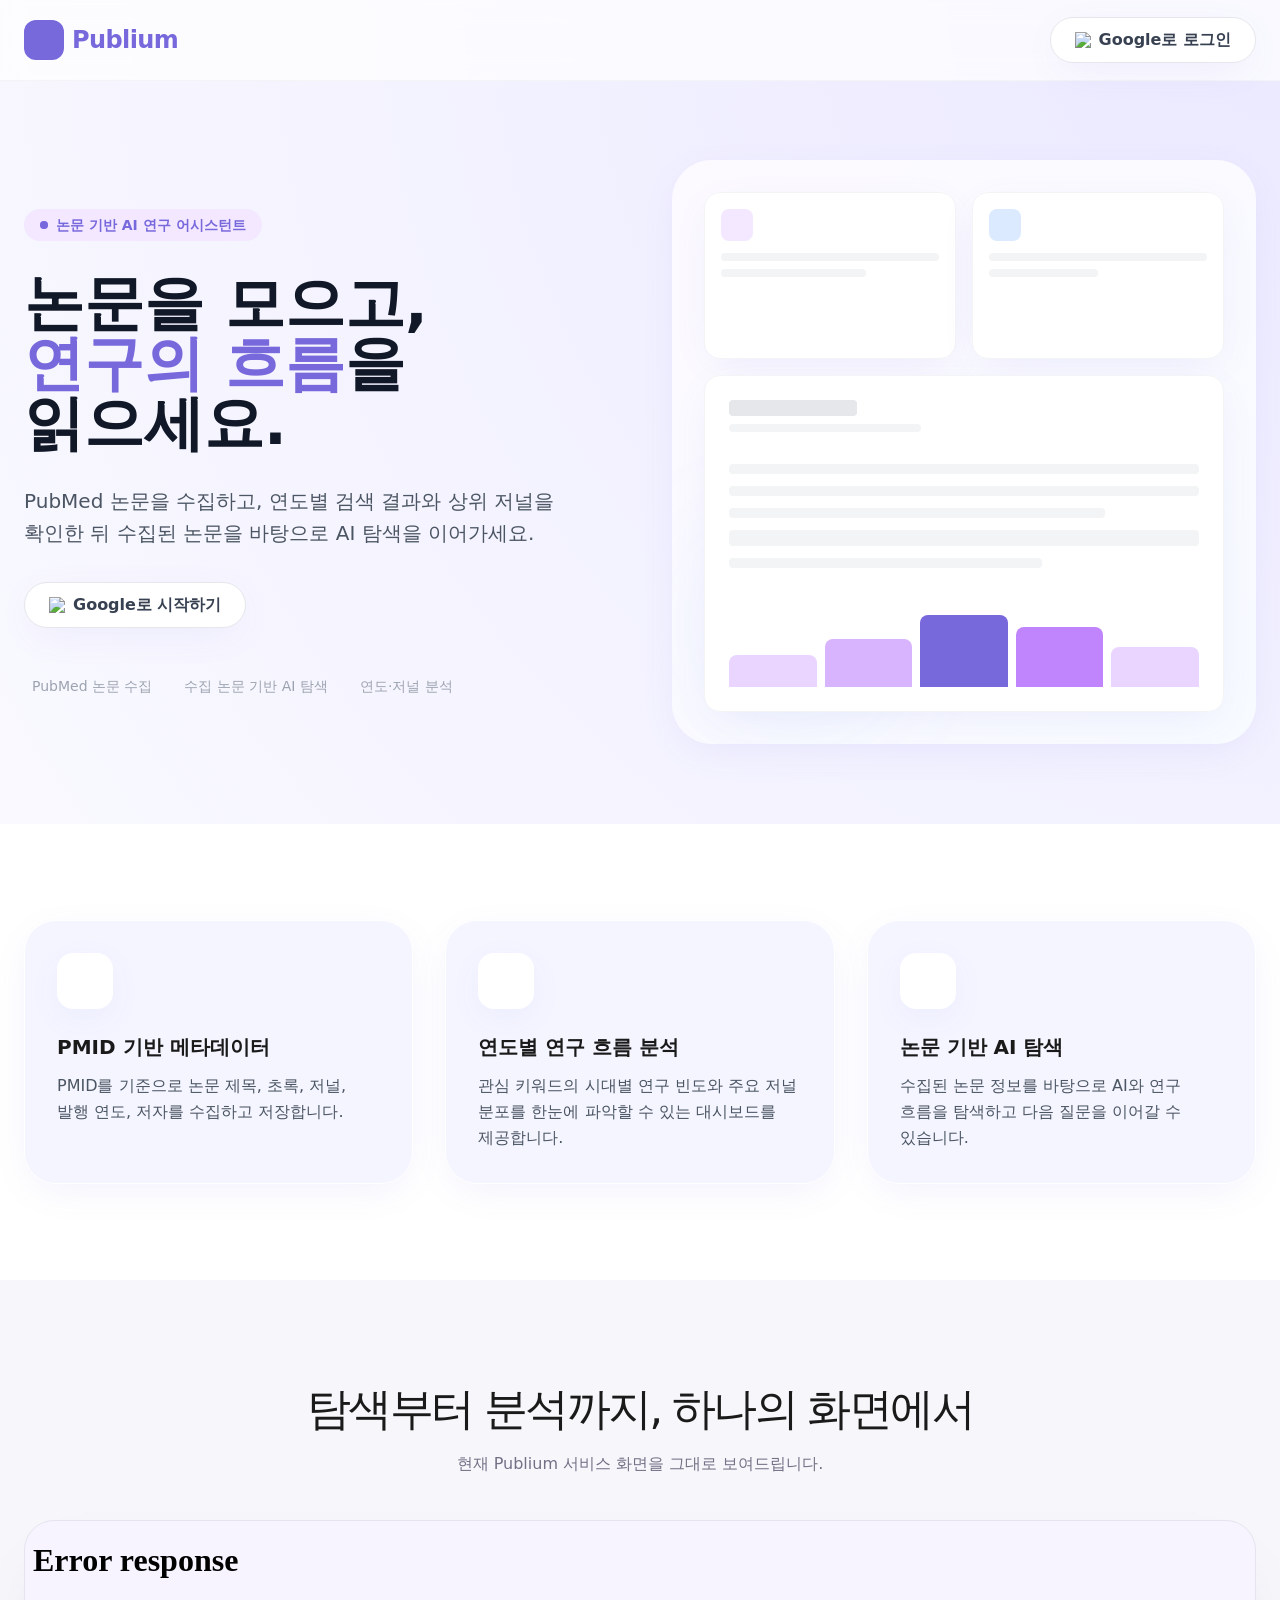
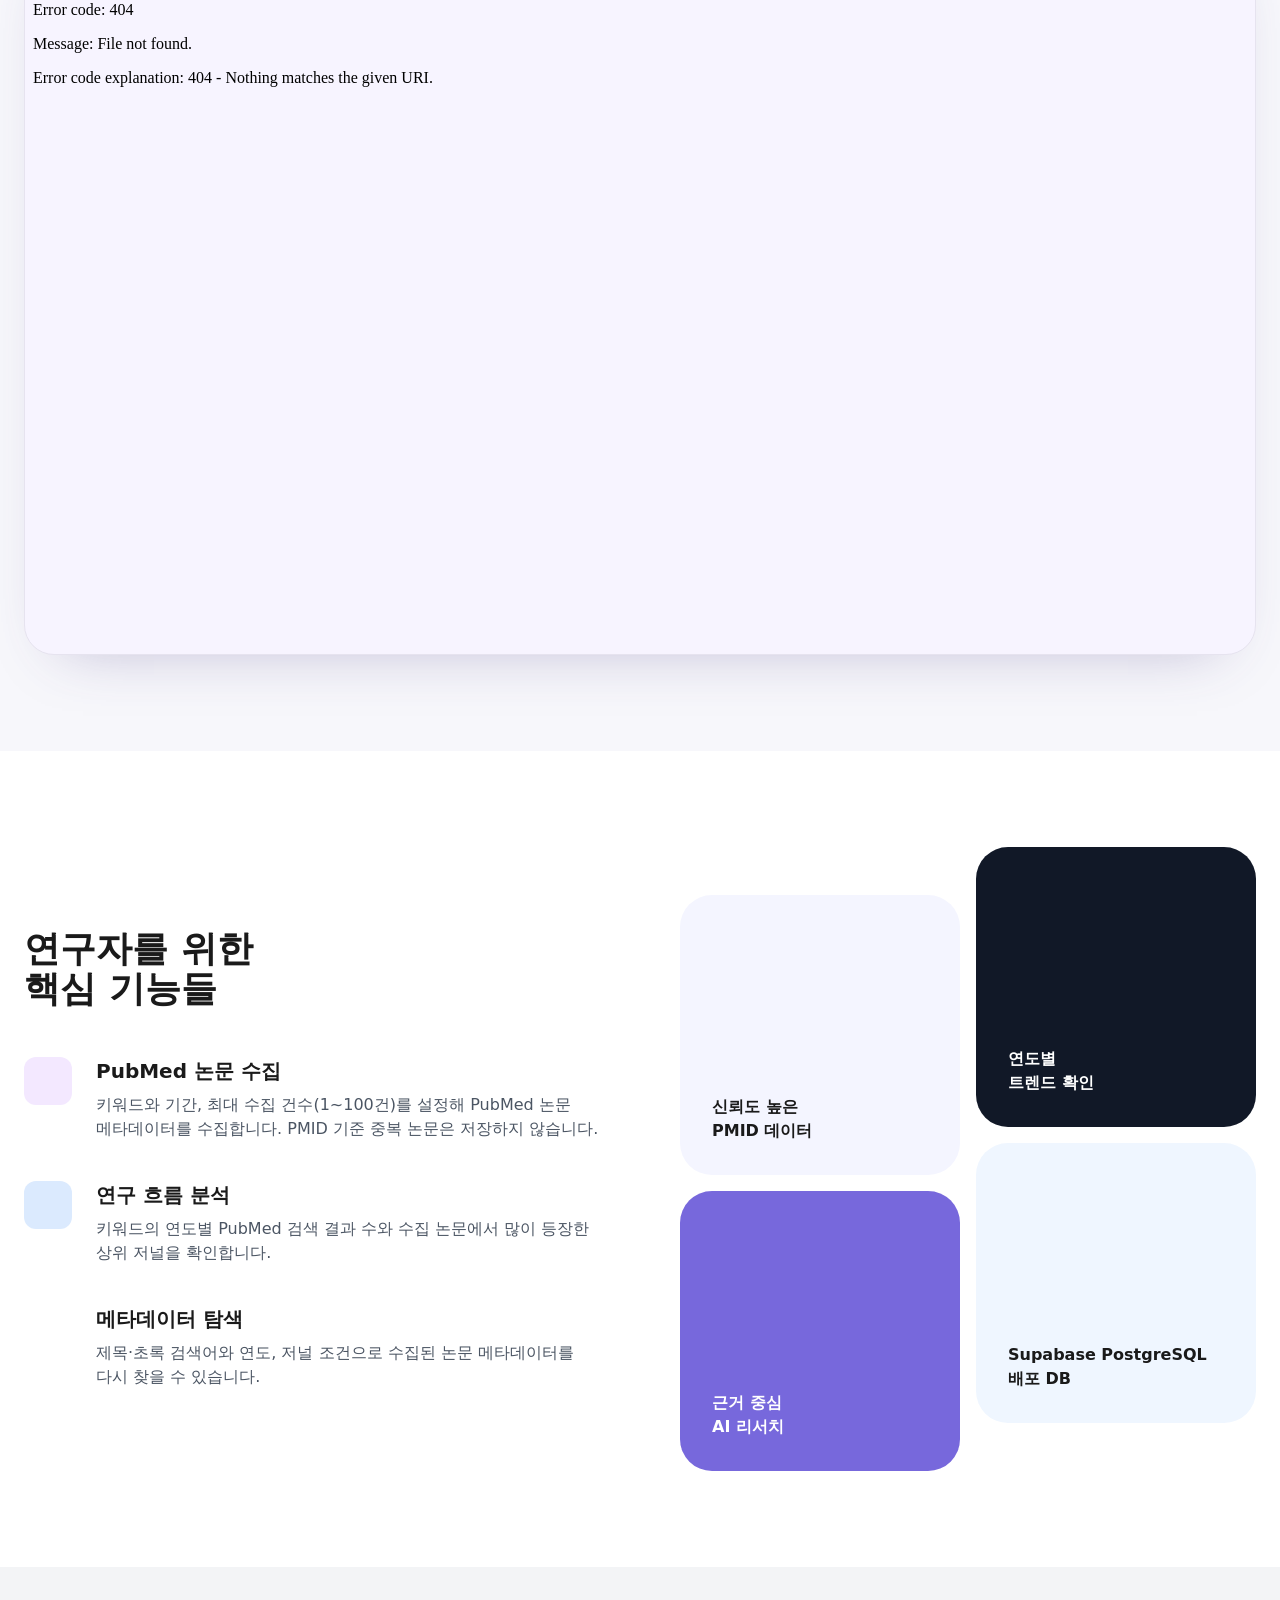
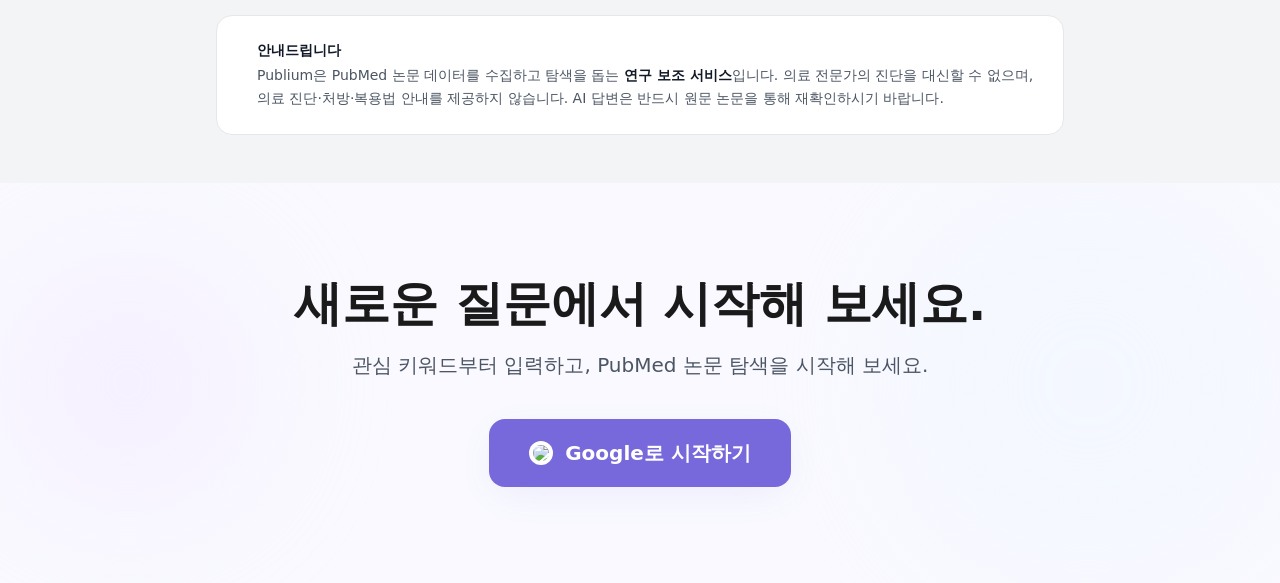
==== commit b229e61a: "fix: contain landing status pulse" ====
--- a/templates/landing.html
+++ b/templates/landing.html
@@ -53,6 +53,7 @@
         }
         .legacy-dashboard-preview { display: none; }
         .pub-app-showcase { display: none; }
+        .landing-status-badge { overflow: hidden; }
         .live-app-showcase { padding: 96px 24px; background: #f7f7fb; }
         .live-app-showcase__inner { max-width: 1240px; margin: 0 auto; }
         .live-app-showcase__heading { margin-bottom: 44px; text-align: center; }
@@ -126,6 +127,15 @@
             .live-app-showcase__heading h2 { margin-bottom: 7px !important; font-size: 1.55rem !important; }
             .live-app-showcase__heading p { font-size: .88rem; line-height: 1.6; }
             .live-app-showcase__frame { height: 520px !important; border-radius: 18px !important; }
+            .landing-benefits { display: grid !important; grid-template-columns: repeat(3, minmax(0, 1fr)); gap: 9px !important; }
+            .landing-benefits > div { flex-direction: column; align-items: center; gap: 4px !important; min-width: 0; text-align: center; font-size: .66rem; line-height: 1.35; }
+            .landing-benefits i { flex: 0 0 auto; font-size: 1rem !important; }
+            .landing-cta { padding: 72px 0 !important; }
+            .landing-cta > div { padding-right: 20px !important; padding-left: 20px !important; }
+            .landing-cta h2 { margin-bottom: 14px !important; font-size: 2rem !important; line-height: 1.2 !important; letter-spacing: -.06em !important; }
+            .landing-cta p { margin-bottom: 26px !important; font-size: 1rem !important; line-height: 1.6 !important; }
+            .landing-cta a { padding: 15px 24px !important; border-radius: 17px !important; font-size: 1rem !important; }
+            .landing-cta a img { width: 22px !important; height: 22px !important; }
         }
         @keyframes blink {
             from, to { border-color: transparent }
@@ -1520,7 +1530,7 @@
     <section class="pt-40 pb-20 hero-gradient" vid="22">
         <div class="max-w-7xl mx-auto px-6 grid lg:grid-cols-2 gap-16 items-center" vid="23">
             <div class="space-y-8" vid="24">
-                <div class="inline-flex items-center gap-2 px-4 py-1.5 bg-purple-100 text-purple-brand rounded-full text-sm font-semibold" vid="25">
+                <div class="landing-status-badge inline-flex items-center gap-2 px-4 py-1.5 bg-purple-100 text-purple-brand rounded-full text-sm font-semibold" vid="25">
                     <span class="relative flex h-2 w-2" vid="26">
                         <span class="animate-ping absolute inline-flex h-full w-full rounded-full bg-purple-400 opacity-75" vid="27"></span>
                         <span class="relative inline-flex rounded-full h-2 w-2 bg-purple-brand" vid="28"></span>
@@ -1540,7 +1550,7 @@
                         Google로 시작하기
                     </a>
                 </div>
-                <div class="flex items-center gap-6 text-sm text-gray-400 pt-4" vid="37">
+                <div class="landing-benefits flex items-center gap-6 text-sm text-gray-400 pt-4" vid="37">
                     <div class="flex items-center gap-2" vid="38">
                         <i class="ph ph-check-circle text-purple-brand text-lg" vid="39"></i>
                         PubMed 논문 수집
@@ -1904,7 +1914,7 @@
     </section>
 
     
-    <section class="py-24 relative overflow-hidden" vid="234">
+    <section class="landing-cta py-24 relative overflow-hidden" vid="234">
         <div class="max-w-7xl mx-auto px-6 text-center relative z-10" vid="235">
             <h2 class="text-4xl md:text-5xl font-bold mb-6" vid="236">새로운 질문에서 시작해 보세요.</h2>
             <p class="text-xl text-gray-600 mb-10 max-w-2xl mx-auto" vid="237">관심 키워드부터 입력하고, PubMed 논문 탐색을 시작해 보세요.</p>
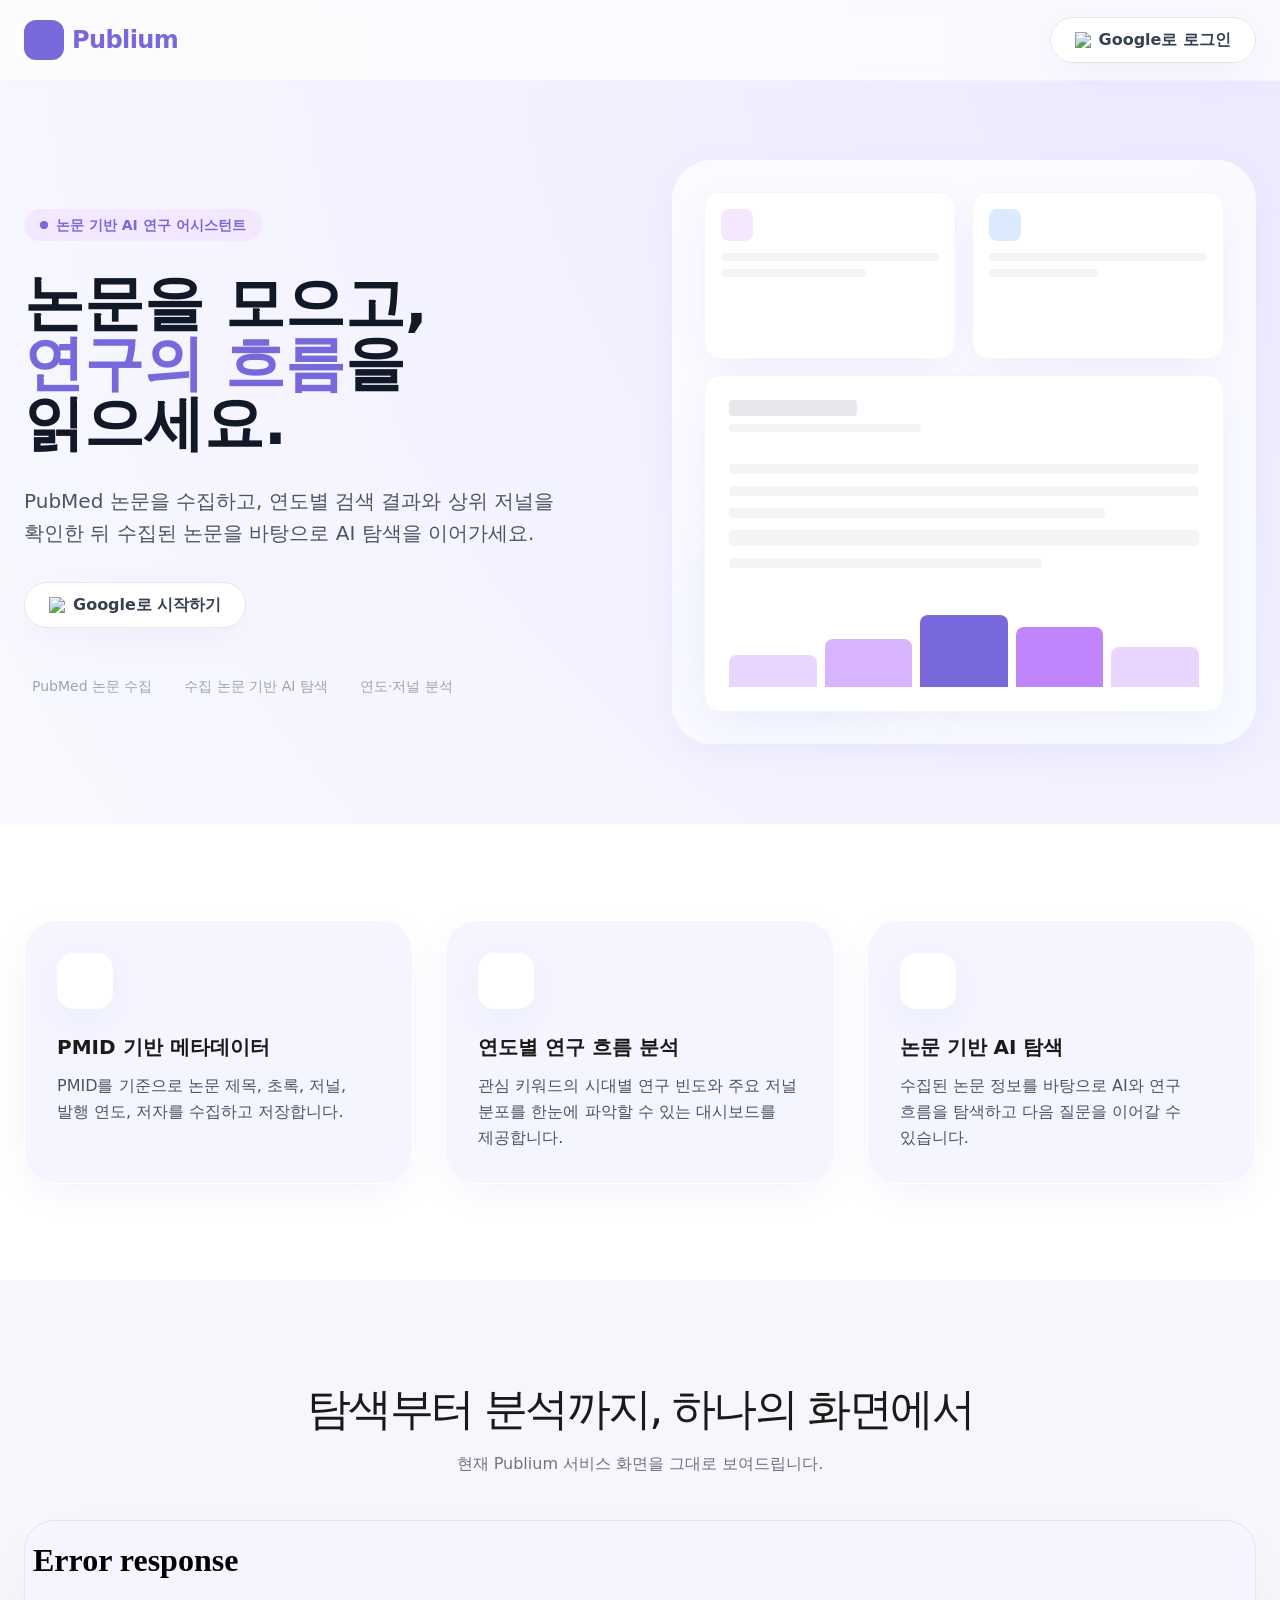
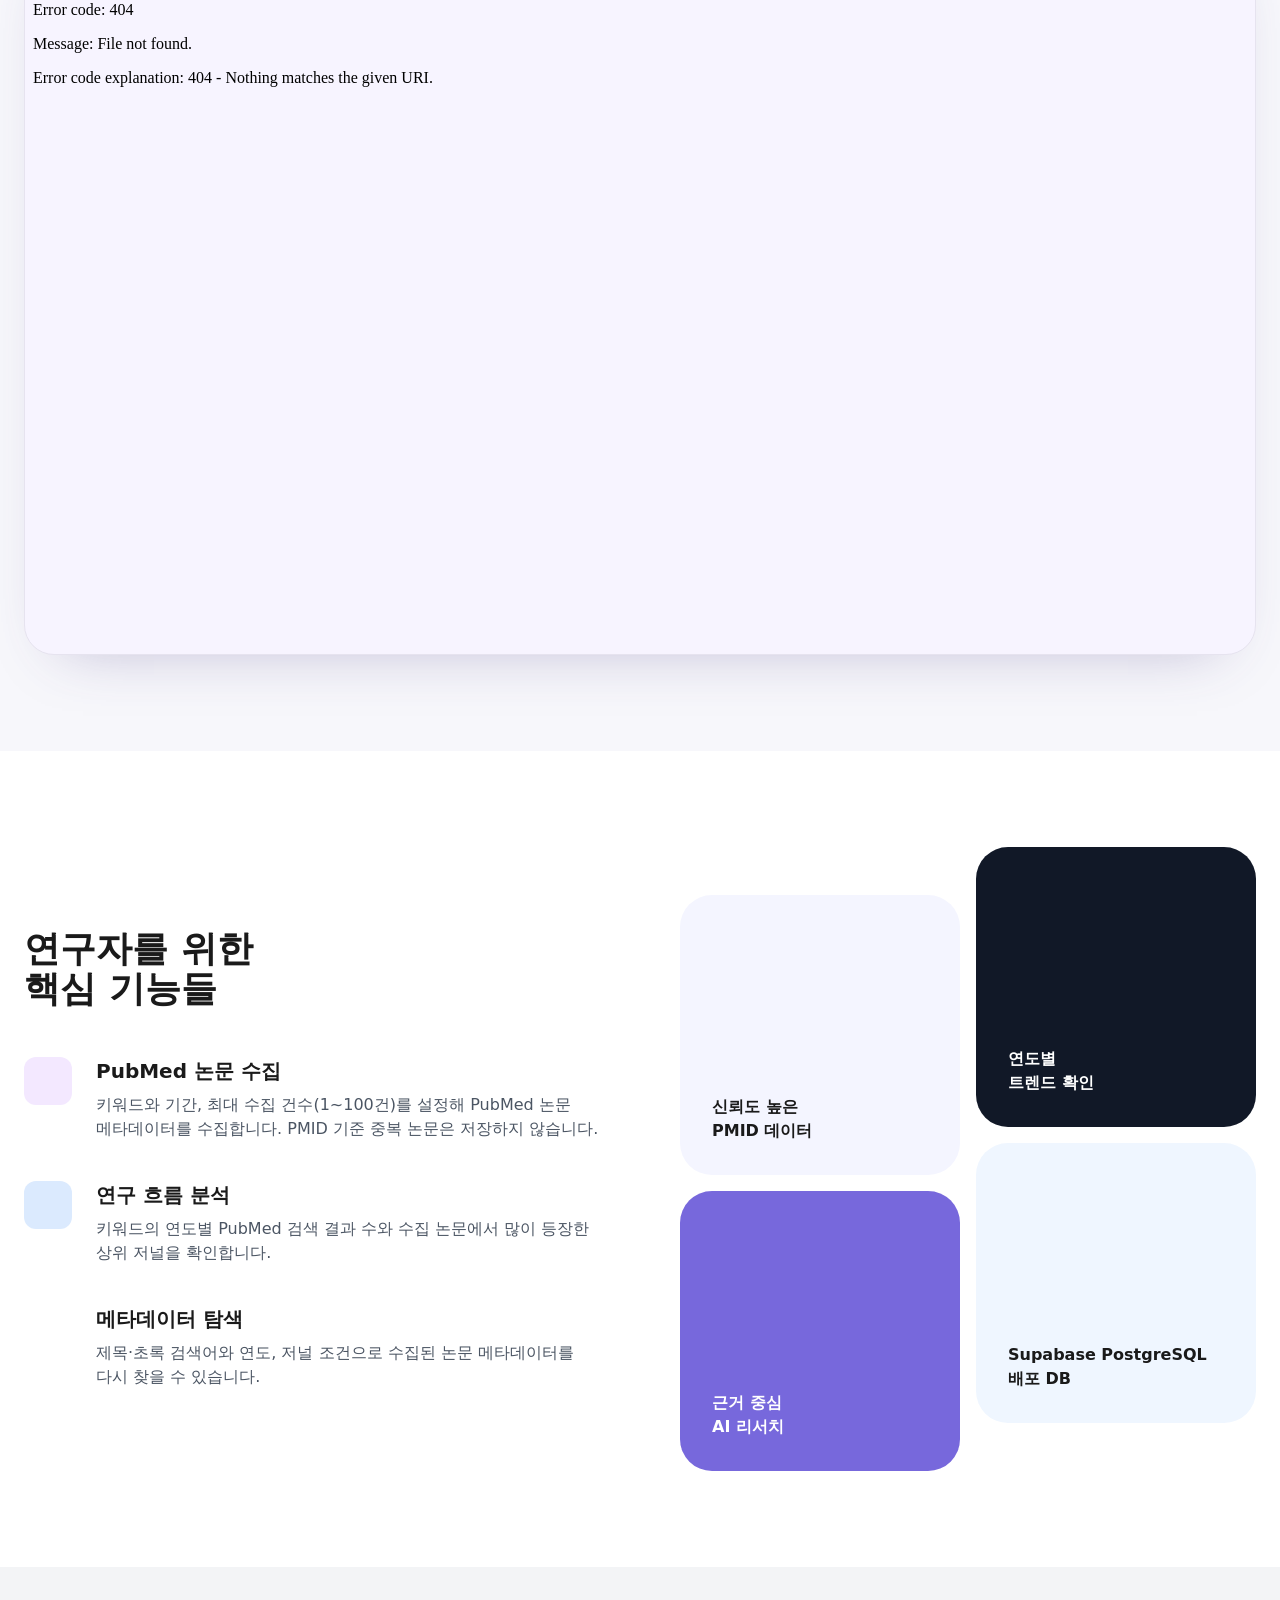
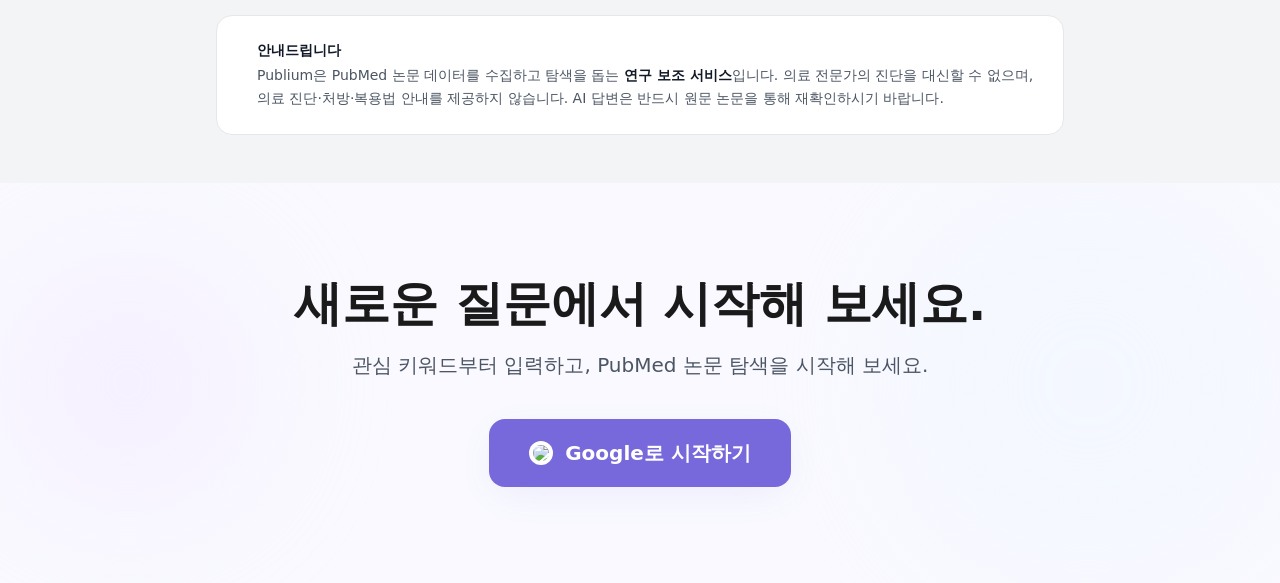
==== commit dbb86a27: "fix: remove overlapping landing pulse" ====
--- a/templates/landing.html
+++ b/templates/landing.html
@@ -54,6 +54,7 @@
         .legacy-dashboard-preview { display: none; }
         .pub-app-showcase { display: none; }
         .landing-status-badge { overflow: hidden; }
+        .landing-status-badge .animate-ping { display: none; }
         .live-app-showcase { padding: 96px 24px; background: #f7f7fb; }
         .live-app-showcase__inner { max-width: 1240px; margin: 0 auto; }
         .live-app-showcase__heading { margin-bottom: 44px; text-align: center; }
@@ -132,7 +133,7 @@
             .landing-benefits i { flex: 0 0 auto; font-size: 1rem !important; }
             .landing-cta { padding: 72px 0 !important; }
             .landing-cta > div { padding-right: 20px !important; padding-left: 20px !important; }
-            .landing-cta h2 { margin-bottom: 14px !important; font-size: 2rem !important; line-height: 1.2 !important; letter-spacing: -.06em !important; }
+            .landing-cta h2 { margin-bottom: 14px !important; font-size: clamp(1.15rem, 5.4vw, 1.3rem) !important; line-height: 1.25 !important; letter-spacing: -.065em !important; white-space: nowrap; }
             .landing-cta p { margin-bottom: 26px !important; font-size: 1rem !important; line-height: 1.6 !important; }
             .landing-cta a { padding: 15px 24px !important; border-radius: 17px !important; font-size: 1rem !important; }
             .landing-cta a img { width: 22px !important; height: 22px !important; }
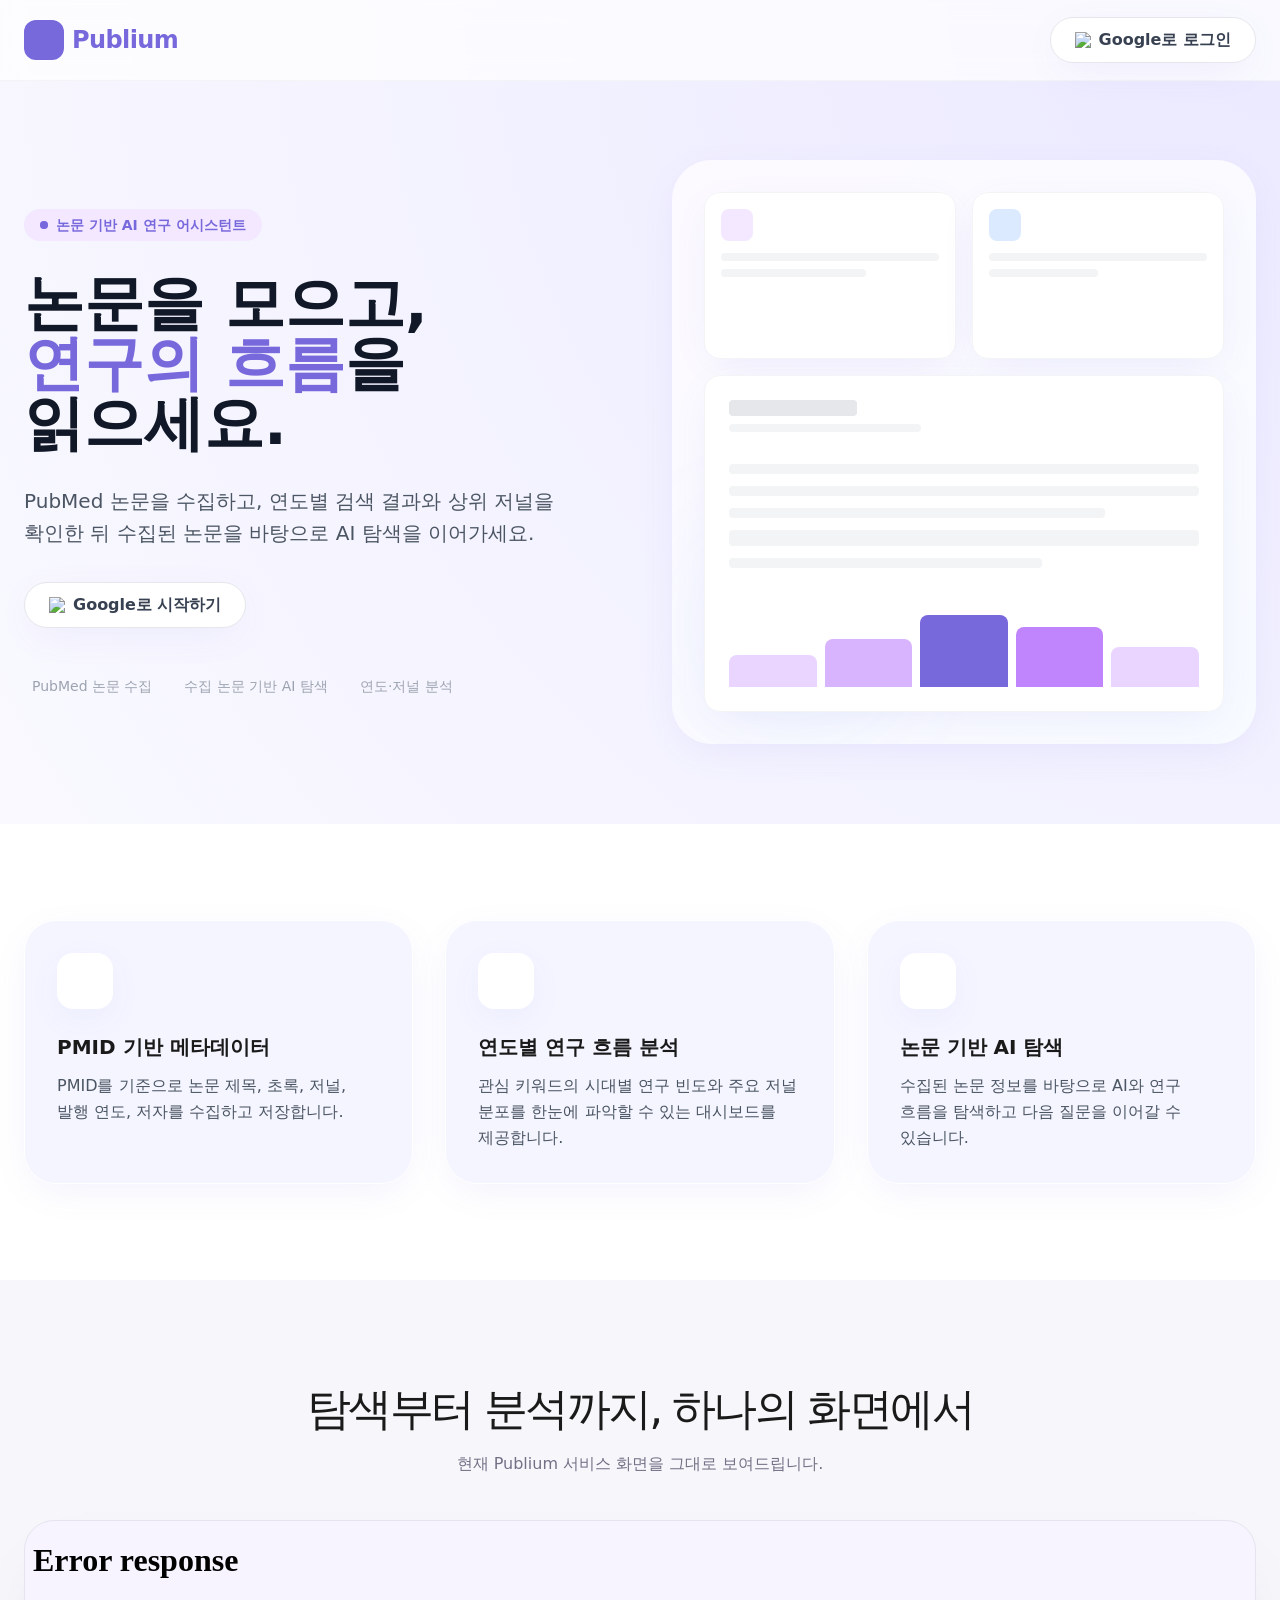
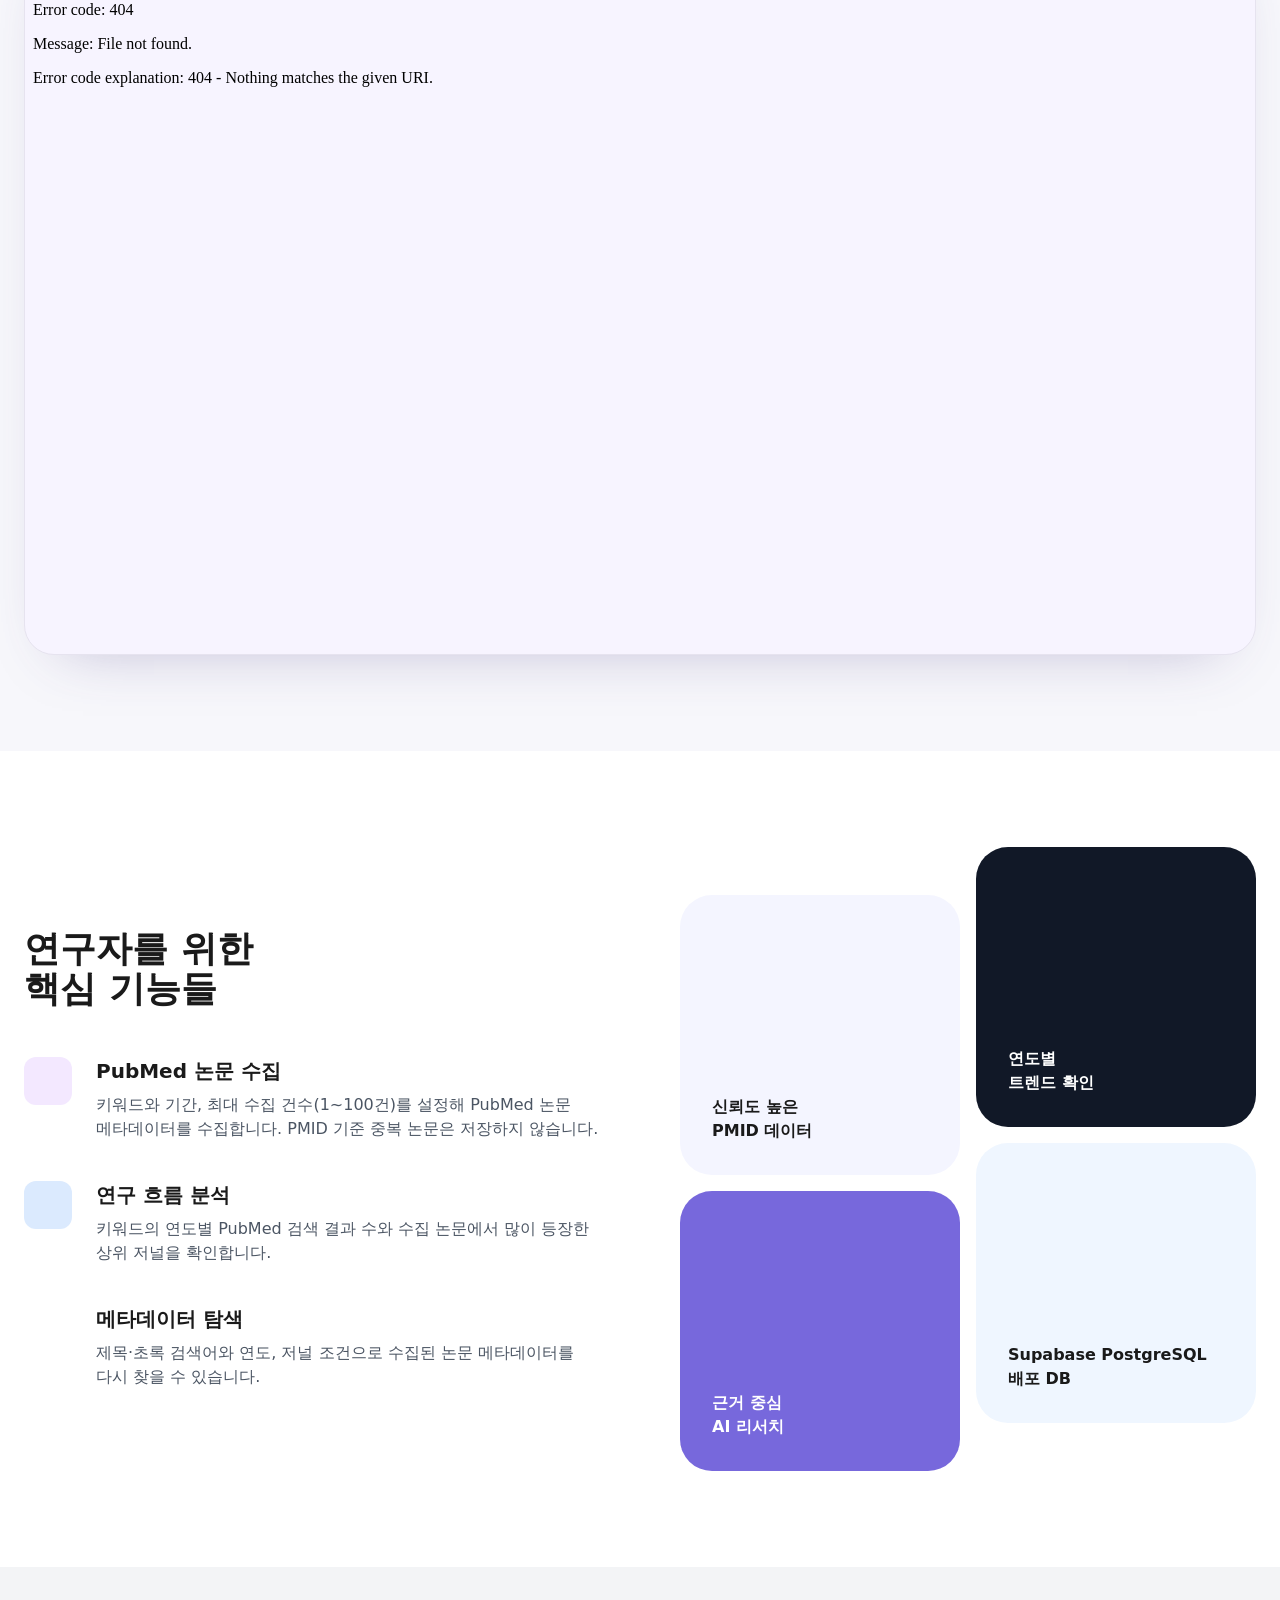
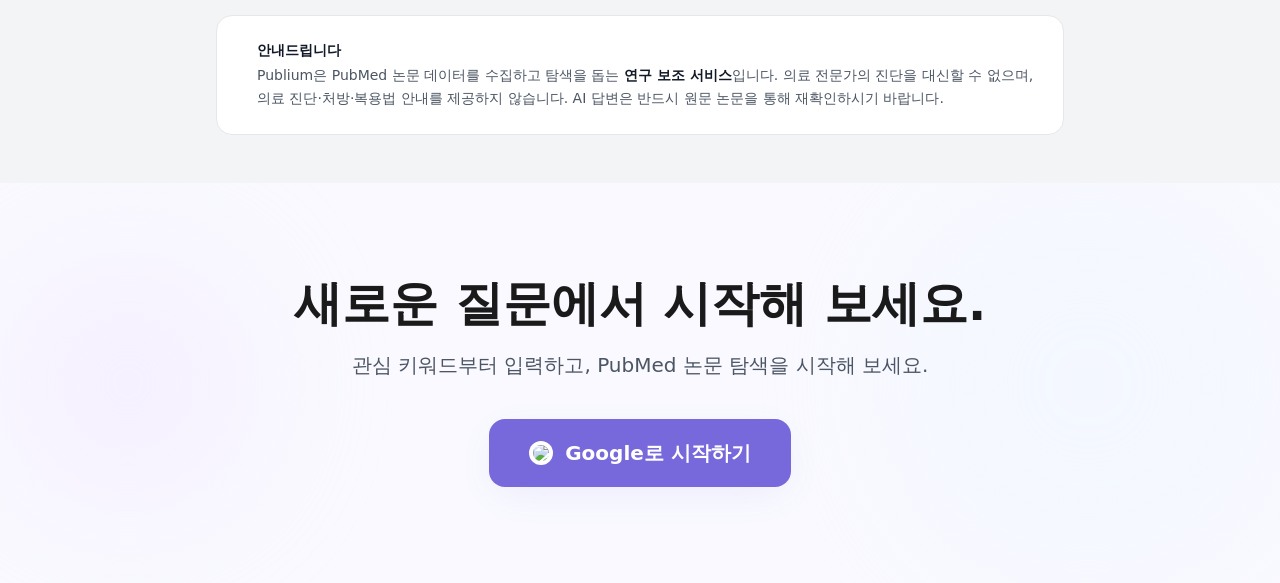
==== commit 281fe93b: "style: increase mobile app preview height" ====
--- a/templates/landing.html
+++ b/templates/landing.html
@@ -54,7 +54,6 @@
         .legacy-dashboard-preview { display: none; }
         .pub-app-showcase { display: none; }
         .landing-status-badge { overflow: hidden; }
-        .landing-status-badge .animate-ping { display: none; }
         .live-app-showcase { padding: 96px 24px; background: #f7f7fb; }
         .live-app-showcase__inner { max-width: 1240px; margin: 0 auto; }
         .live-app-showcase__heading { margin-bottom: 44px; text-align: center; }
@@ -107,7 +106,8 @@
             body > section:first-of-type { padding: 96px 0 56px !important; }
             body > section:first-of-type > div { gap: 36px !important; padding-right: 20px !important; padding-left: 20px !important; }
             body > section:first-of-type .space-y-8 > :not([hidden]) ~ :not([hidden]) { margin-top: 1.35rem !important; }
-            body > section:first-of-type .inline-flex { padding: 5px 11px !important; font-size: .72rem !important; }
+            body > section:first-of-type .landing-status-badge { padding: 5px 11px 5px 16px !important; font-size: .72rem !important; }
+            .landing-status-badge > .relative { margin-right: 4px; }
             body > section:first-of-type h1 { font-size: 2.35rem !important; line-height: 1.18 !important; letter-spacing: -.065em !important; }
             body > section:first-of-type p.text-xl { font-size: 1rem !important; line-height: 1.7 !important; }
             body > section:first-of-type .aspect-square { aspect-ratio: 16 / 11 !important; padding: 18px !important; border-radius: 28px !important; }
@@ -127,7 +127,7 @@
             .live-app-showcase__heading { margin-bottom: 24px !important; }
             .live-app-showcase__heading h2 { margin-bottom: 7px !important; font-size: 1.55rem !important; }
             .live-app-showcase__heading p { font-size: .88rem; line-height: 1.6; }
-            .live-app-showcase__frame { height: 520px !important; border-radius: 18px !important; }
+            .live-app-showcase__frame { height: 585px !important; border-radius: 18px !important; }
             .landing-benefits { display: grid !important; grid-template-columns: repeat(3, minmax(0, 1fr)); gap: 9px !important; }
             .landing-benefits > div { flex-direction: column; align-items: center; gap: 4px !important; min-width: 0; text-align: center; font-size: .66rem; line-height: 1.35; }
             .landing-benefits i { flex: 0 0 auto; font-size: 1rem !important; }
